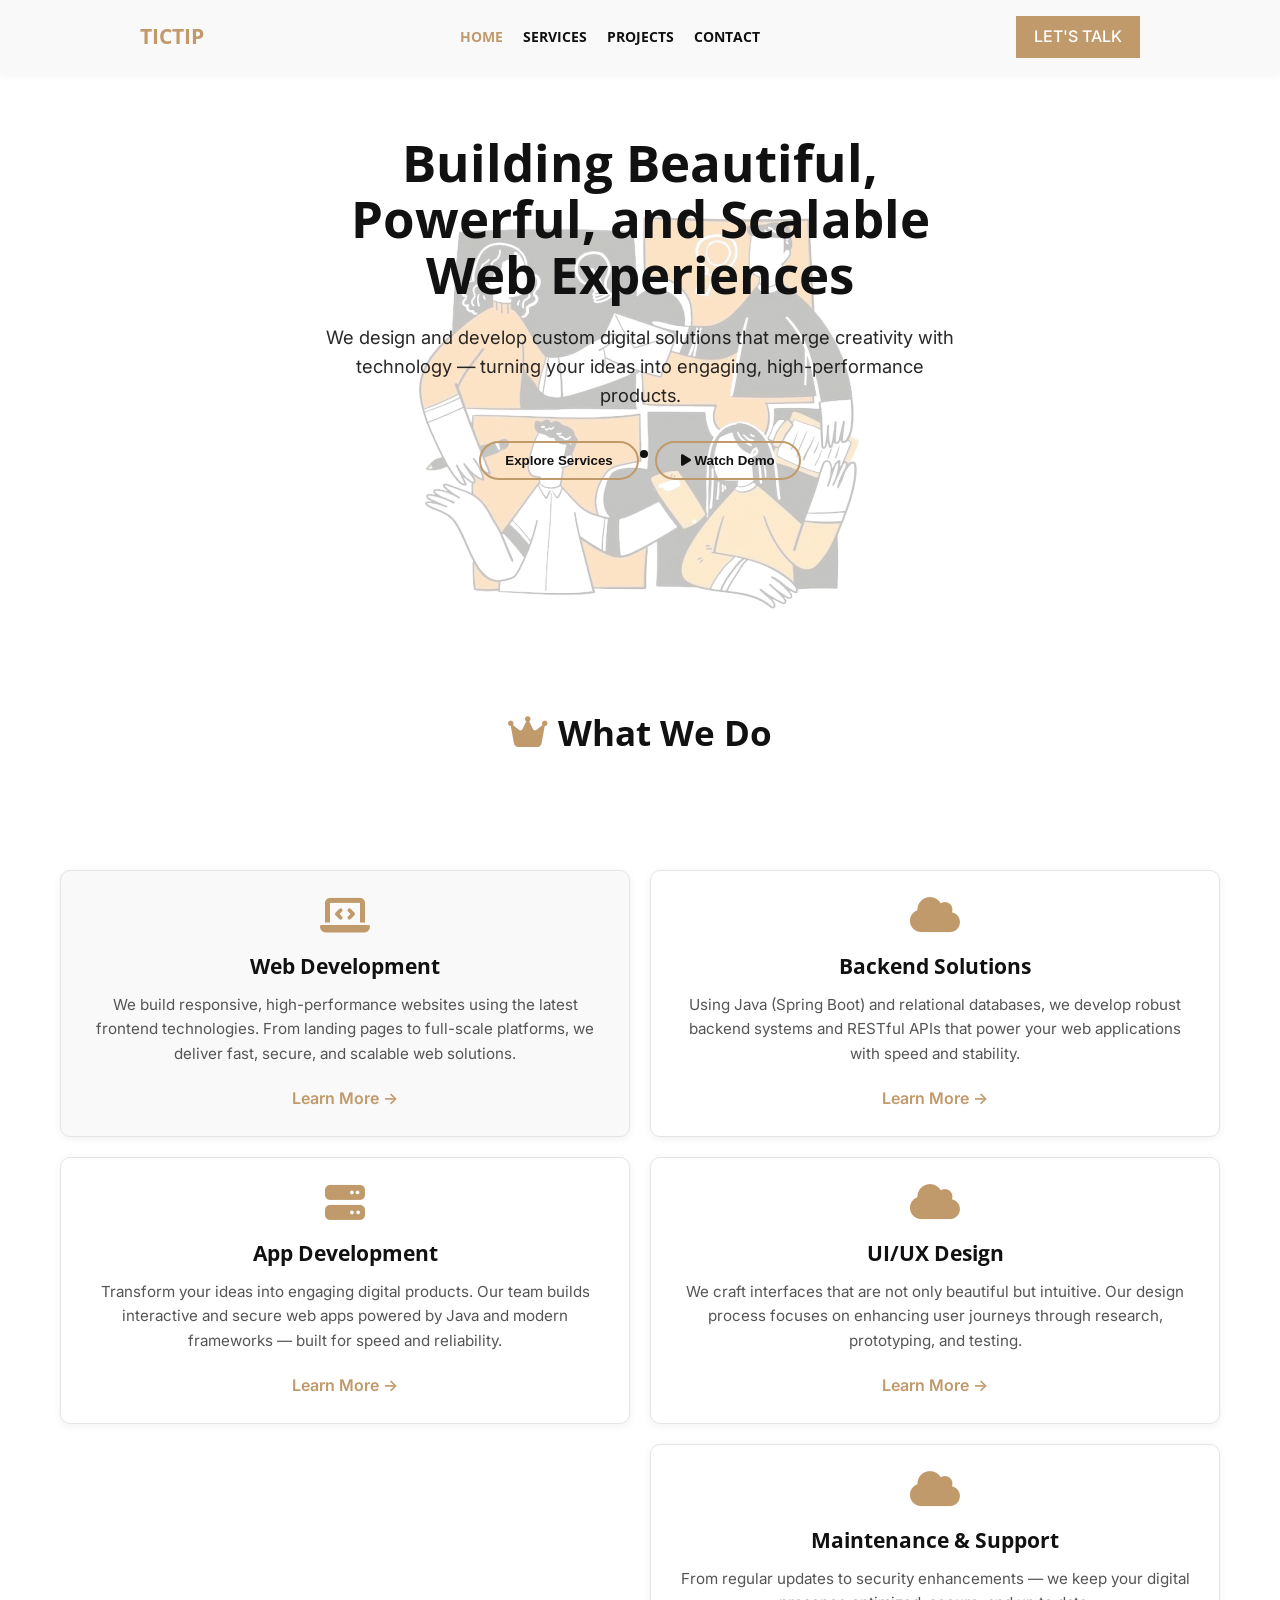
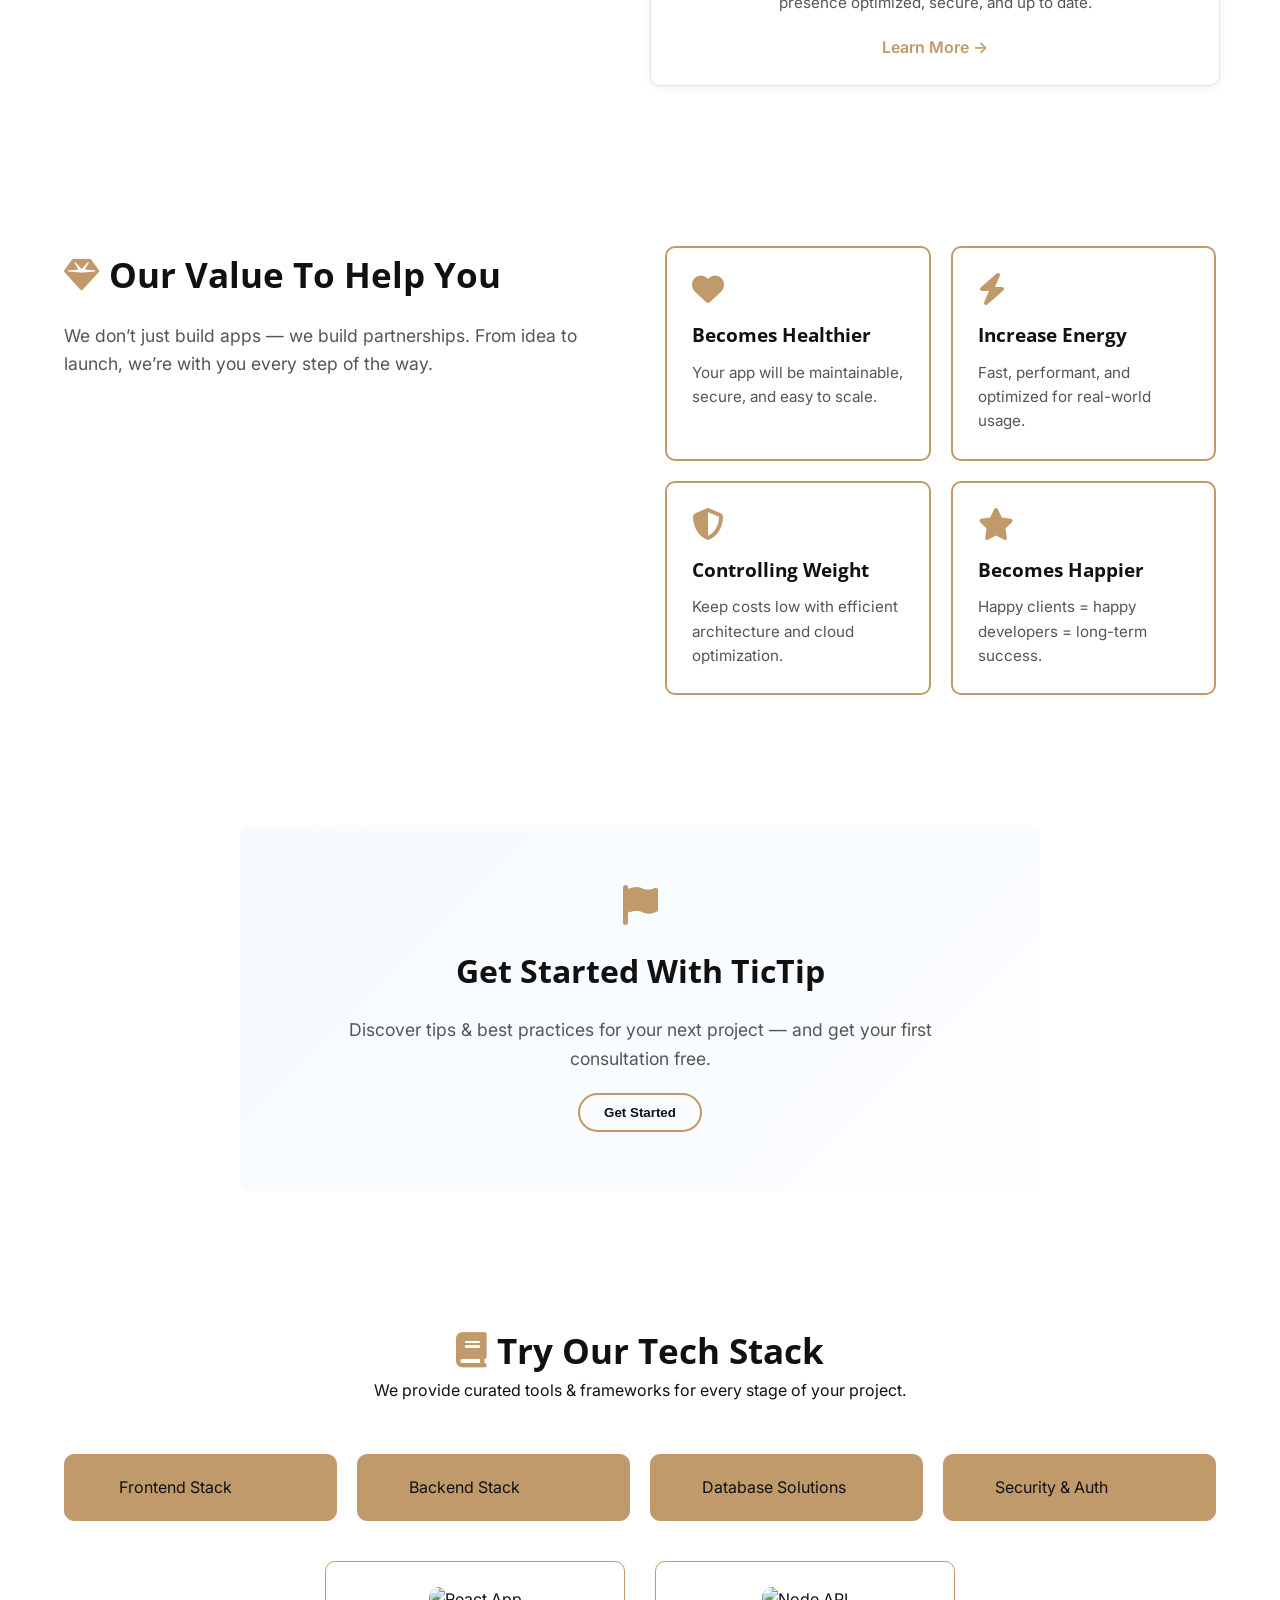
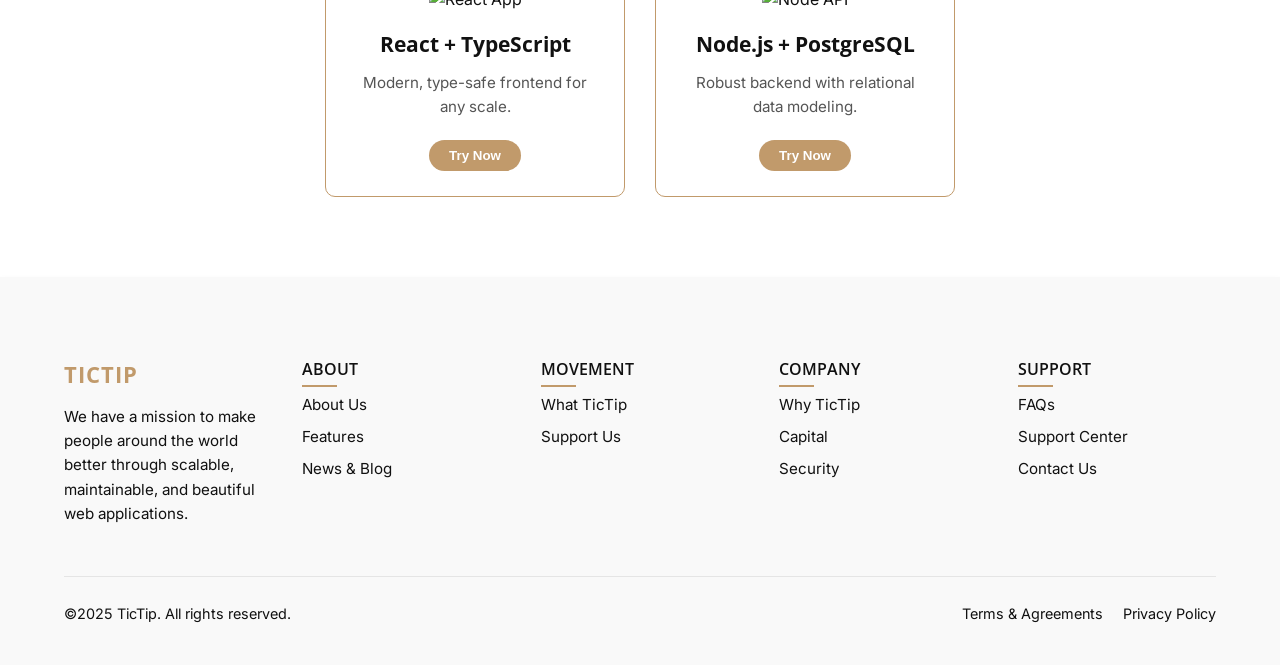
==== index.html @ 9e1a7c72 "Change in index.html(yet to complete)." ====
<!DOCTYPE html>
<html lang="en">
<head>
  <meta charset="UTF-8" />
  <meta name="viewport" content="width=device-width, initial-scale=1.0" />
  <title>TicTip — Our Projects</title>
  <link rel="stylesheet" href="style/home.css" />
  <link href="https://fonts.googleapis.com/css2?family=Inter:wght@400;500;600;700&display=swap" rel="stylesheet">
  <link rel="stylesheet" href="https://cdnjs.cloudflare.com/ajax/libs/font-awesome/6.5.0/css/all.min.css">
  <link href="https://fonts.googleapis.com/css2?family=Open+Sans:wght@400;600;700&display=swap" rel="stylesheet">
</head>
<body>
  <div id="cursor">
    <div id="cursor-dot"></div>
  </div>

  <!-- ===== Header ===== -->
  <header class="topbar">
    <div class="container nav-container">
      <a href="#" class="brand">TicTip</a>
      <nav>
        <a href="index.html" class="active">Home</a>
        <a href="#">Services</a>
        <a href="pages/projects.html">Projects</a>
        <a href="pages/contact.html">Contact</a>
      </nav>
      <a href="#" class="cta">Let's Talk</a>
    </div>
  </header>

  <!-- ===== Hero Section ===== -->
  <section id="home" class="hero">
    <div class="hero-content">
      <h1>Building Beautiful, Powerful, and Scalable Web Experiences</h1>
      <p>We design and develop custom digital solutions that merge creativity with technology — turning your ideas into engaging, high-performance products.</p>
      <div class="hero-buttons">
        <button class="primary-btn">Explore Services</button>
        <button class="secondary-btn"><i class="fa-solid fa-play"></i> Watch Demo</button>
      </div>
    </div>
    <div class="hero-image">
      <img src="images/pic3-1.png" alt="Developer working on code">
    </div>
  </section>

  <!-- ===== Programs / Services ===== -->
  <section class="programs">
    <div class="section-header">
      <h2><i class="fa-solid fa-crown"></i> What We Do</h2>
    </div>
    <div class="program-grid">
      <div class="program-card active">
        <i class="fa-solid fa-laptop-code icon"></i>
        <h3>Web Development</h3>
        <p>We build responsive, high-performance websites using the latest frontend technologies. From landing pages to full-scale platforms, we deliver fast, secure, and scalable web solutions.</p>
        <a href="#" class="learn-more">Learn More →</a>
      </div>
      <div class="program-card">
        <i class="fa-solid fa-server icon"></i>
        <h3>App Development</h3>
        <p>Transform your ideas into engaging digital products. Our team builds interactive and secure web apps powered by Java and modern frameworks — built for speed and reliability.</p>
        <a href="#" class="learn-more">Learn More →</a>
      </div>
      <div class="program-card">
        <i class="fa-solid fa-cloud icon"></i>
        <h3>Backend Solutions</h3>
        <p>Using Java (Spring Boot) and relational databases, we develop robust backend systems and RESTful APIs that power your web applications with speed and stability.</p>
        <a href="#" class="learn-more">Learn More →</a>
      </div>
      <div class="program-card">
        <i class="fa-solid fa-cloud icon"></i>
        <h3>UI/UX Design</h3>
        <p>We craft interfaces that are not only beautiful but intuitive. Our design process focuses on enhancing user journeys through research, prototyping, and testing.</p>
        <a href="#" class="learn-more">Learn More →</a>
      </div>
      <div class="program-card">
        <i class="fa-solid fa-cloud icon"></i>
        <h3>Maintenance & Support</h3>
        <p>From regular updates to security enhancements — we keep your digital presence optimized, secure, and up to date.</p>
        <a href="#" class="learn-more">Learn More →</a>
      </div>
    </div>
  </section>

  <!-- ===== Value Proposition ===== -->
  <section class="value">
    <div class="value-content">
      <div class="value-text">
        <h2><i class="fa-solid fa-gem"></i> Our Value To Help You</h2>
        <p>We don’t just build apps — we build partnerships. From idea to launch, we’re with you every step of the way.</p>
      </div>
      <div class="value-benefits">
        <div class="benefit">
          <i class="fa-solid fa-heart"></i>
          <h4>Becomes Healthier</h4>
          <p>Your app will be maintainable, secure, and easy to scale.</p>
        </div>
        <div class="benefit">
          <i class="fa-solid fa-bolt"></i>
          <h4>Increase Energy</h4>
          <p>Fast, performant, and optimized for real-world usage.</p>
        </div>
        <div class="benefit">
          <i class="fa-solid fa-shield-alt"></i>
          <h4>Controlling Weight</h4>
          <p>Keep costs low with efficient architecture and cloud optimization.</p>
        </div>
        <div class="benefit">
          <i class="fa-solid fa-star"></i>
          <h4>Becomes Happier</h4>
          <p>Happy clients = happy developers = long-term success.</p>
        </div>
      </div>
    </div>
  </section>

  <!-- ===== Get Started ===== -->
  <section class="get-started">
    <div class="get-started-content">
      <i class="fa-solid fa-flag"></i>
      <h2>Get Started With TicTip</h2>
      <p>Discover tips & best practices for your next project — and get your first consultation free.</p>
      <button class="primary-btn">Get Started</button>
    </div>
  </section>

  <!-- ===== Menu / Features ===== -->
  <section class="menu-section">
    <div class="section-header">
      <h2><i class="fa-solid fa-book"></i> Try Our Tech Stack</h2>
      <p>We provide curated tools & frameworks for every stage of your project.</p>
    </div>
    <div class="menu-grid">
      <div class="menu-item">
        <i class="fa-solid fa-clock"></i>
        <span>Frontend Stack</span>
      </div>
      <div class="menu-item">
        <i class="fa-solid fa-fire"></i>
        <span>Backend Stack</span>
      </div>
      <div class="menu-item">
        <i class="fa-solid fa-calendar-days"></i>
        <span>Database Solutions</span>
      </div>
      <div class="menu-item">
        <i class="fa-solid fa-lock"></i>
        <span>Security & Auth</span>
      </div>
    </div>
    <div class="menu-features">
      <div class="feature-card">
        <img src="images/feature1.png" alt="React App">
        <h3>React + TypeScript</h3>
        <p>Modern, type-safe frontend for any scale.</p>
        <button>Try Now</button>
      </div>
      <div class="feature-card">
        <img src="images/feature2.png" alt="Node API">
        <h3>Node.js + PostgreSQL</h3>
        <p>Robust backend with relational data modeling.</p>
        <button>Try Now</button>
      </div>
    </div>
  </section>

 
  <!-- ===== Footer ===== -->
 <footer>
    <div class="footer-content">
      <div class="footer-col">
        <h3>TicTip</h3>
        <p>We have a mission to make people around the world better through scalable, maintainable, and beautiful web applications.</p>
      </div>
      <div class="footer-col">
        <h4>About</h4>
        <ul>
          <li><a href="#">About Us</a></li>
          <li><a href="#">Features</a></li>
          <li><a href="#">News & Blog</a></li>
        </ul>
      </div>
      <div class="footer-col">
        <h4>Movement</h4>
        <ul>
          <li><a href="#">What TicTip</a></li>
          <li><a href="#">Support Us</a></li>
        </ul>
      </div>
      <div class="footer-col">
        <h4>Company</h4>
        <ul>
          <li><a href="#">Why TicTip</a></li>
          <li><a href="#">Capital</a></li>
          <li><a href="#">Security</a></li>
        </ul>
      </div>
      <div class="footer-col">
        <h4>Support</h4>
        <ul>
          <li><a href="#">FAQs</a></li>
          <li><a href="#">Support Center</a></li>
          <li><a href="pages/contact.html">Contact Us</a></li>
        </ul>
      </div>
    </div>
    <div class="footer-bottom">
      <p>©2025 TicTip. All rights reserved.</p>
      <div class="footer-links">
        <a href="#">Terms & Agreements</a>
        <a href="#">Privacy Policy</a>
      </div>
    </div>
  </footer>

  <script src="js/home.js" defer></script>

</body>
</html>
---- style/home.css ----
/* ===== General ===== */
:root {
  --bg-primary: #ffffff;
  --accent: #C19A6B;
  --text-light: #111111;
  --text-muted: #555555;
  --border: #e5e5e5;
  --section-bg: #f9f9f9;
  --card-bg: #1c2128;
  --gap: 20px;
  --radius: 10px;             
  --transition: all 0.3s linear;
  --font-heading: 'Open Sans', sans-serif;
  --font-body: 'Inter', sans-serif;
  --shadow: 0 8px 25px rgba(0, 0, 0, 0.2);
  --shadow-hover: 0 12px 30px rgba(0, 0, 0, 0.3);
  --box-shadow: 0 6px 16px #C19A6B;
}

* {
  margin: 0;
  padding: 0;
  box-sizing: border-box;
}

body {
  font-family: var(--font-body);
  background-color: var(--bg-primary);
  color: var(--text-light);
  line-height: 1.6;
  overflow-x: hidden;
}

h1, h2, h3, h4, nav{
  font-family: var(--font-heading);
  font-weight: 700;
}

/* Reusable container to limit width (used by header) */
.container {
  width: 92%;
  max-width: 1000px; /* narrowed header width */
  margin: 0 auto;
}

#cursor {
  position: fixed;
  top: 0;
  left: 0;
  pointer-events: none;
  z-index: 2147483647; /* above everything */
}

#cursor-dot {
  position: absolute;
  width: 8px;
  height: 8px;
  border-radius: 50%; /* sharp edge */
  background: var(--text-light);
  transform: translate(-50%, -50%);
  transition: transform 0.2s linear, opacity 0.2s linear;
}
.cursor-click #cursor-dot {
  transform: translate(-50%, -50%) scale(0.7);
  opacity: 0.8;
}

/* ===== Header ===== */
.topbar {
  border-bottom: 0px solid var(--border);
  box-shadow: 0 2px 6px rgba(0,0,0,0.04);
  padding: 16px 0;
  position: sticky;
  top: 0;
  z-index: 100;
  background: var(--section-bg);
}

.nav-container {
  display: flex;
  align-items: center;
  justify-content: space-between;
}
.brand {
  color: var(--accent);
  font-family: var(--font-heading);
  font-weight: 700;
  text-decoration: none;
  font-size: 1.3rem;
  text-transform: uppercase;
}
nav {
  display: flex;
  gap: 20px;
}
nav a {
  color: var(--muted);
  text-decoration: none;
  text-transform: uppercase;
  transition: color 0.2s linear;
  font-size: 0.9rem;
}
nav a.active,
nav a:hover {
  color: var(--accent);
}
.cta {
  background: var(--accent);
  color: #fff;
  padding: 8px 18px;
  text-decoration: none;
  text-transform: uppercase;
  font-weight: 500;
  border: none;
  cursor: pointer;
  transition: var(--transition);
}
.cta:hover {
  opacity: 0.3;
}

/* ===== Hero Section ===== */
.hero {
  display: flex;
  align-items: center;
  justify-content: center;
  flex-direction: column;
  text-align: center;
  gap: 24px;
  padding: 60px 5%;
  background: var(--bg-primary);
  min-height: 70vh;
  position: relative;
  overflow: visible; 
}

.hero::before {
  content: "";
  position: absolute;
  top: 0;
  right: 0;
  width: 60%;
  height: 100%;
  background: var(--bg-primary);
  z-index: -1;
}

.hero-content {
  flex: 1;
  max-width: 650px;
  position: relative;
  z-index: 2; 
  animation: fadeInUp 1s ease-out;
}

.hero-content h1 {
  font-size: 3.2rem;
  font-weight: 700;
  line-height: 1.1;
  margin-bottom: 20px;
  color: var(--text-light);
}

.hero-content p {
  font-size: 1.15rem;
  margin-bottom: 30px;
  opacity: 0.9;
}

.hero-buttons {
  display: flex;
  gap: 16px;
  flex-wrap: wrap;
  justify-content: center;
  align-items: center;
}

.primary-btn {
  background: transparent;
  color: var(--text-light);
  border: 2px solid var(--accent);
  padding: 10px 24px;
  border-radius: 30px;
  font-weight: 600;
  cursor: pointer;
  transition: all 0.3s ease;
}

.primary-btn:hover {
  background: var(--accent);
  transform: translateY(-2px);
  box-shadow: var(--box-shadow);
}

.secondary-btn {
  background: transparent;
  color: var(--text-light);
  border: 2px solid var(--accent);
  padding: 10px 24px;
  border-radius: 30px;
  font-weight: 600;
  cursor: pointer;
  transition: all 0.3s ease;
}

.secondary-btn:hover {
  background: var(--accent);
  transform: translateY(-2px);
  box-shadow: var(--box-shadow);
}

.hero::before {
  content: "";
  position: absolute;
  top: 0;
  right: 0;
  width: 60%;
  height: 100%;
  background: radial-gradient(circle at 30% 30%, rgba(79, 172, 254, 0.15) 0%, transparent 50%);
  z-index: -1;
}

.hero-image {
  flex: 0 0 auto;
  display: flex;
  justify-content: center;
  align-items: center;
  padding-left: 0;
  margin-top: -100px; 
  position: relative;
  z-index: 1; 
  animation: fadeInRight 1s ease-out;
}

.hero-image img {
  max-width: 90%;
  height: auto;
  border-radius: 20px;
  box-shadow: none;
  filter: none;
  transform: none;
  opacity: 0.25;
  transition: transform 0.4s ease;
}
@media (min-width: 900px) {
  .hero-image { margin-top: -460px; }
  .hero-image img { max-width: 100%; }
}

@media (max-width: 600px) {
  .hero-image { margin-top: -40px; }
}

/* ===== Programs / Services ===== */
.programs {
  padding: 0;
  background: var(--bg-primary);
}

.section-header {
  text-align: center;
  margin-bottom: 50px;
}

.section-header h2 {
  font-size: 2.2rem;
  font-weight: 700;
  color: var(--text-light);
  display: flex;
  align-items: center;
  justify-content: center;
  gap: 10px;
}

.section-header h2 i {
  color: var(--accent);
}

.program-grid {
  column-count: 2;
  column-gap: var(--gap);
  padding: 60px 60px;
}

.program-card {
  background: var(--bg-primary);
  border-radius: var(--radius);
  padding: 24px;
  transition: background 0.2s ease, box-shadow 0.2s ease, transform 0.2s ease;
  display: inline-block;
  width: 100%;
  margin: 0 0 20px;
  break-inside: avoid;
  -webkit-column-break-inside: avoid;
  -moz-column-break-inside: avoid;
  page-break-inside: avoid;
  text-align: center;
  border: 1px solid var(--border);
  box-shadow: 0 2px 8px rgba(0,0,0,0.06);
}

.program-card:hover {
  background: var(--section-bg);
  box-shadow: 0 6px 18px rgba(0,0,0,0.12);
  transform: translateY(-2px);
}

.program-card.active {
  background: var(--section-bg);
}

@media (max-width: 900px) {
  .program-grid {
    column-count: 2;
    padding: 40px 30px;
  }
}
@media (max-width: 600px) {
  .program-grid {
    column-count: 1;
    padding: 20px;
  }
}

.icon {
  font-size: 2.5rem;
  color: var(--accent);
  margin-bottom: 15px;
}

.service-media {
  width: 100%;
  height: auto;
  border-radius: 12px;
  margin-bottom: 12px;
  display: block;
}

.program-card h3 {
  font-size: 1.3rem;
  margin-bottom: 10px;
  color: var(--text-light);
}

.program-card p {
  font-size: 0.95rem;
  color: var(--text-muted);
  margin-bottom: 20px;
}

.learn-more {
  color: var(--accent);
  text-decoration: none;
  font-weight: 600;
  transition: color 0.2s ease;
}

.learn-more:hover {
  color: var(--accent);
  text-decoration: underline;
}

/* ===== Value Proposition ===== */
.value {
  padding: 80px 5%;
  background: var(--bg-primary);
}

.value-content {
  display: flex;
  gap: 50px;
  align-items: flex-start;
}

.value-text {
  flex: 1;
}

.value-text h2 {
  font-size: 2.2rem;
  font-weight: 700;
  margin-bottom: 20px;
  display: flex;
  align-items: center;
  gap: 10px;
  color: var(--text-light);
}

.value-text h2 i {
  color: var(--accent);
}

.value-text p {
  font-size: 1.1rem;
  color: var(--text-muted);
  margin-bottom: 30px;
}

.value-benefits {
  flex: 1;
  display: grid;
  grid-template-columns: repeat(2, 1fr);
  gap: 20px;
}

.benefit {
  background: var(--bg-primary);
  padding: 25px;
  border-radius: var(--radius);
  border: 2px solid var(--accent);
  transition: transform 0.3s ease;
}

.benefit:hover {
  transform: translateY(-5px);
  box-shadow: var(--shadow-hover);
  border-color: var(--accent);
}

.benefit i {
  font-size: 2rem;
  color: var(--accent);
  margin-bottom: 15px;
}

.benefit h4 {
  font-size: 1.2rem;
  margin-bottom: 10px;
  color: var(--text-light);
}

.benefit p {
  font-size: 0.95rem;
  color: var(--text-muted);
}

/* ===== Get Started ===== */
.get-started {
  padding: 60px 5%;
  background: linear-gradient(135deg, rgba(79, 172, 254, 0.05), rgba(79, 172, 254, 0.02));
  text-align: center;
  border-radius: var(--radius);
  margin: 50px auto;
  max-width: 800px;
}

.get-started-content {
  display: flex;
  flex-direction: column;
  align-items: center;
  gap: 20px;
}

.get-started-content i {
  font-size: 2.5rem;
  color: var(--accent);
}

.get-started-content h2 {
  font-size: 2rem;
  font-weight: 700;
  color: var(--text-light);
}

.get-started-content p {
  font-size: 1.1rem;
  color: var(--text-muted);
  max-width: 600px;
}

/* ===== Menu / Features ===== */
.menu-section {
  padding: 80px 5%;
  background: var(--bg-primary);
}

.menu-grid {
  display: grid;
  grid-template-columns: repeat(auto-fit, minmax(200px, 1fr));
  gap: 20px;
  margin-bottom: 40px;
}

.menu-item {
  background: var(--accent);
  padding: 20px;
  border-radius: var(--radius);
  display: flex;
  align-items: center;
  gap: 10px;
  border: 1px solid var(--accent);
  transition: transform 0.3s ease;
}

.menu-item:hover {
  transform: translateY(-5px);
  border-color: var(--accent);
}

.menu-item i {
  color: var(--accent);
  font-size: 1.5rem;
}

.menu-item span {
  font-size: 1rem;
  color: var(--text-light);
}

.menu-features {
  display: flex;
  gap: 30px;
  justify-content: center;
  flex-wrap: wrap;
}

.feature-card {
  background: var(--bg-primary);
  border-radius: var(--radius);
  padding: 25px;
  width: 300px;
  text-align: center;
  transition: transform 0.3s ease;
  border: 1px solid var(--accent);
}

.feature-card:hover {
  transform: translateY(-5px);
  box-shadow: var(--shadow-hover);
  border-color: var(--accent);
}

.feature-card img {
  width: 100%;
  border-radius: 10px;
  margin-bottom: 15px;
}

.feature-card h3 {
  font-size: 1.3rem;
  margin-bottom: 10px;
  color: var(--text-light);
}

.feature-card p {
  font-size: 0.95rem;
  color: var(--text-muted);
  margin-bottom: 20px;
}

.feature-card button {
  background: var(--accent);
  color: var(--bg-primary);
  border: none;
  padding: 8px 20px;
  border-radius: 20px;
  font-weight: 600;
  cursor: pointer;
  transition: all 0.3s ease;
}

.feature-card button:hover {
  background: var(--accent);
  transform: translateY(-2px);
}

/* ===== Testimonials ===== */
.testimonials {
  padding: 80px 5%;
  background: var(--bg-primary);
}

.testimonial-grid {
  display: grid;
  grid-template-columns: repeat(auto-fit, minmax(300px, 1fr));
  gap: 30px;
  margin-top: 40px;
}

.testimonial-card {
  background: var(--bg-primary);
  border-radius: var(--radius);
  padding: 30px;
  border: 1px solid var(--accent);
  transition: transform 0.3s ease;
}

.testimonial-card:hover {
  transform: translateY(-5px);
  border-color: var(--accent);
  box-shadow: var(--box-shadow);
}

.avatar {
  width: 80px;
  height: 80px;
  border-radius: 50%;
  overflow: hidden;
  margin: 0 auto 20px;
  border: 3px solid var(--accent);
}

.avatar img {
  width: 100%;
  height: 100%;
  object-fit: cover;
}

.testimonial-card p {
  font-size: 1rem;
  color: var(--text-light);
  margin-bottom: 20px;
  line-height: 1.5;
}

.testimonial-card h4 {
  font-size: 1.1rem;
  font-weight: 600;
  color: var(--text-light);
  margin-bottom: 5px;
}

.testimonial-card span {
  font-size: 0.9rem;
  color: var(--text-muted);
}

/* === Footer === */
footer {
  background: var(--section-bg);
  border-top: 0px solid var(--border);
  box-shadow: 0 2px 6px rgba(0,0,0,0.04);
  padding: 80px 5% 40px;
  color: var(--text);
}

.footer-content {
  display: grid;
  grid-template-columns: repeat(auto-fit, minmax(180px, 1fr));
  gap: 40px;
  margin-bottom: 50px;
}

.footer-col h3 {
  font-size: 1.4rem;
  color: var(--accent);
  margin-bottom: 12px;
  text-transform: uppercase;
  letter-spacing: 1px;
}

.footer-col h4 {
  font-size: 1rem;
  font-weight: 600;
  color: var(--text);
  margin-bottom: 10px;
  position: relative;
  display: inline-block;
  text-transform: uppercase;
}

.footer-col h4::after {
  content: "";
  position: absolute;
  bottom: -5px;
  left: 0;
  width: 35px;
  height: 2px;
  background: var(--accent);
}

.footer-col p {
  color: var(--muted);
  font-size: 0.95rem;
  line-height: 1.6;
}

.footer-col ul {
  list-style: none;
  margin: 0;
  padding: 0;
}

.footer-col ul li {
  margin-bottom: 6px;
}

.footer-col ul li a {
  color: var(--muted);
  text-decoration: none;
  font-size: 0.95rem;
  transition: color 0.2s linear;
}

.footer-col ul li a:hover {
  color: var(--accent);
}

/* Footer bottom section */
.footer-bottom {
  border-top: 1px solid var(--border);
  display: flex;
  align-items: center;
  justify-content: space-between;
  flex-wrap: wrap;
  padding-top: 25px;
  font-size: 0.9rem;
}

.footer-bottom p {
  margin: 0;
  color: var(--muted);
}

.footer-links {
  display: flex;
  gap: 20px;
}

.footer-links a {
  color: var(--muted);
  text-decoration: none;
  transition: color 0.2s linear;
}

.footer-links a:hover {
  color: var(--accent);
}

/* Responsive adjustments */
@media (max-width: 768px) {
  .footer-content {
    grid-template-columns: 1fr 1fr;
  }
  .footer-bottom {
    flex-direction: column;
    align-items: center;
    gap: 10px;
  }
}

@media (max-width: 500px) {
  .footer-content {
    grid-template-columns: 1fr;
    text-align: center;
  }
  .footer-col h4::after {
    left: 50%;
    transform: translateX(-50%);
  }
}

/* ===== Animations ===== */
@keyframes fadeInUp {
  from {
    opacity: 0;
    transform: translateY(20px);
  }
  to {
    opacity: 1;
    transform: translateY(0);
  }
}

@keyframes fadeInRight {
  from {
    opacity: 0;
    transform: translateX(50px);
  }
  to {
    opacity: 1;
    transform: translateX(0);
  }
}

.animate-on-scroll {
  opacity: 0;
  transform: translateY(20px);
  transition: opacity 0.6s ease, transform 0.6s ease;
}

.animate-in {
  opacity: 1;
  transform: translateY(0);
}

/* ===== Responsive ===== */
@media (max-width: 1000px) {
  .hero {
    flex-direction: column;
    text-align: center;
    padding: 60px 30px;
  }

  .hero-content {
    max-width: 100%;
    margin-bottom: 40px;
  }

  .hero-image {
    margin-top: 40px;
  }

  .value-content {
    flex-direction: column;
  }

  .menu-features {
    flex-direction: column;
    align-items: center;
  }

  .feature-card {
    width: 100%;
    max-width: 400px;
  }
}

@media (max-width: 600px) {
  nav {
    display: flex;
    flex-wrap: wrap;
    justify-content: center;
    gap: 12px;
  }

  .hero-content h1 {
    font-size: 2.4rem;
  }

  .section-header h2 {
    font-size: 1.8rem;
  }

  .program-card,
  .benefit,
  .feature-card,
  .testimonial-card {
    padding: 20px;
  }

  .footer-bottom {
    flex-direction: column;
    text-align: center;
  }
}
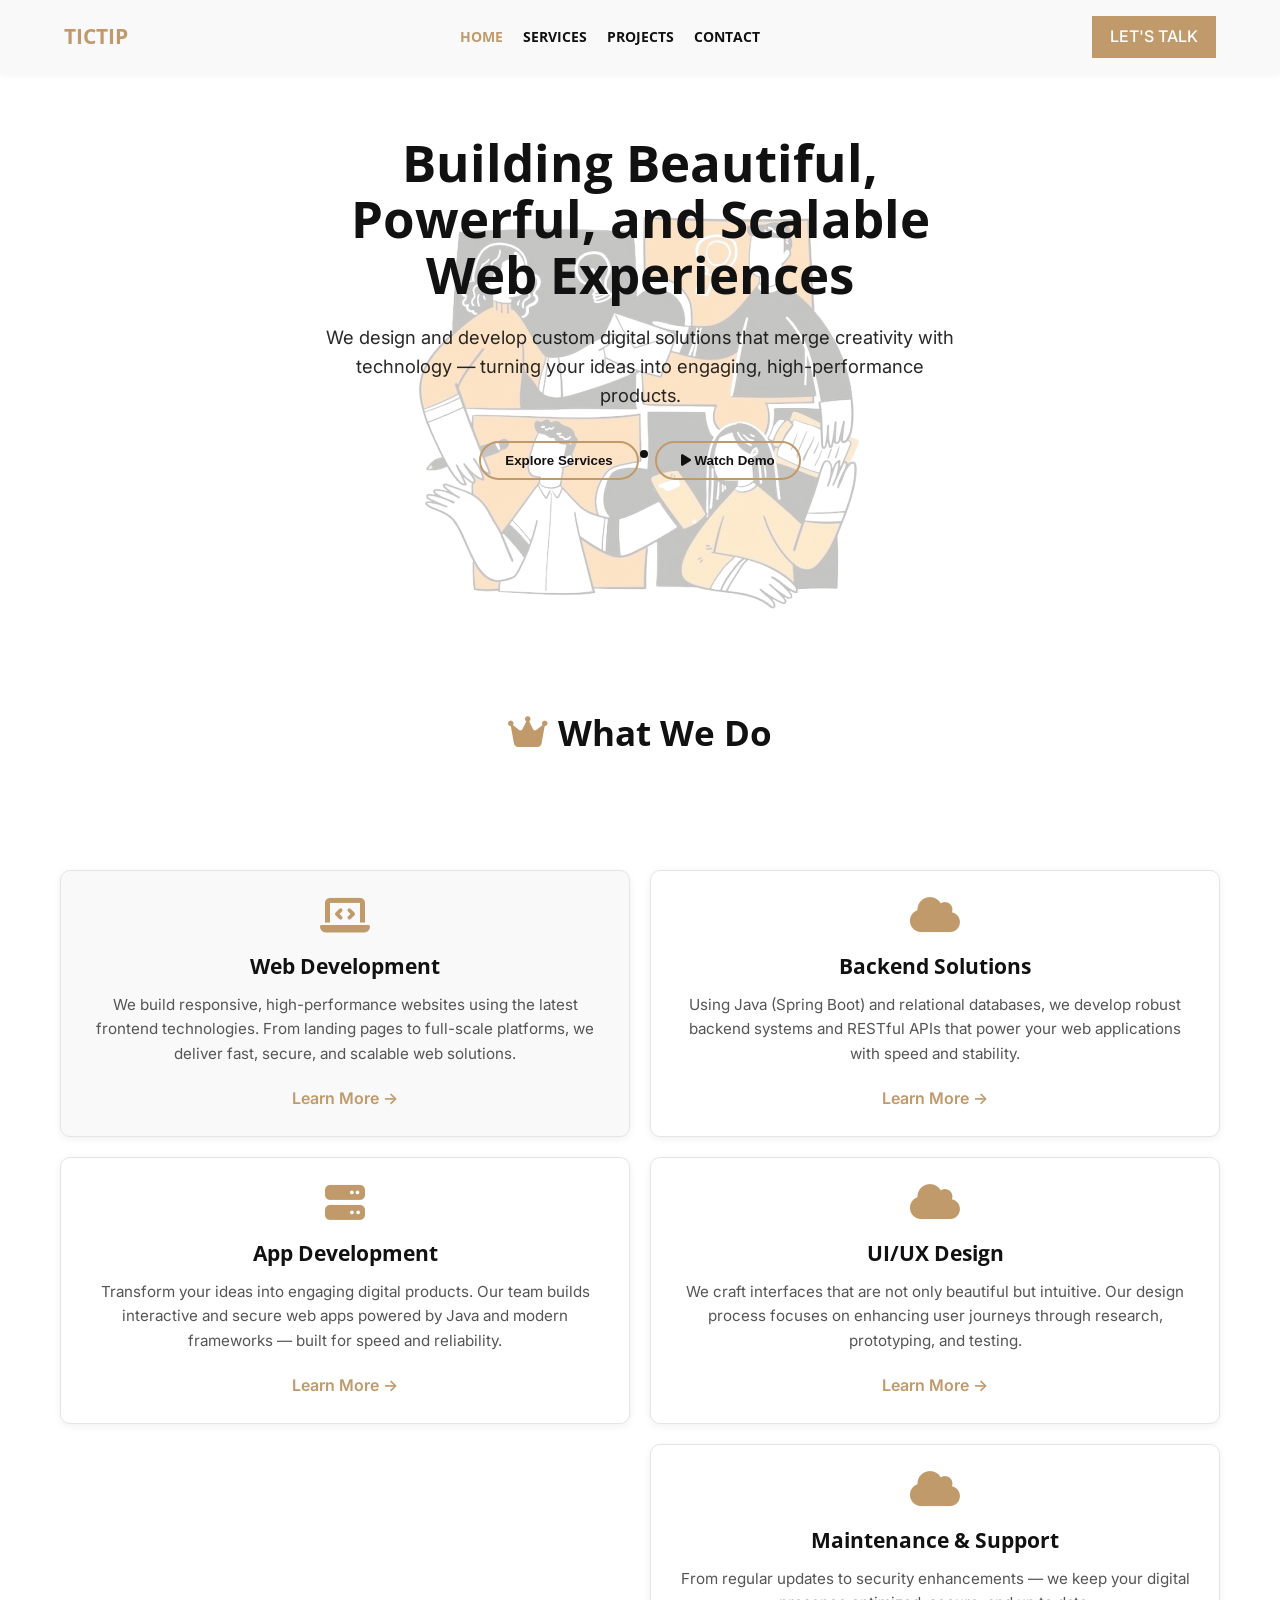
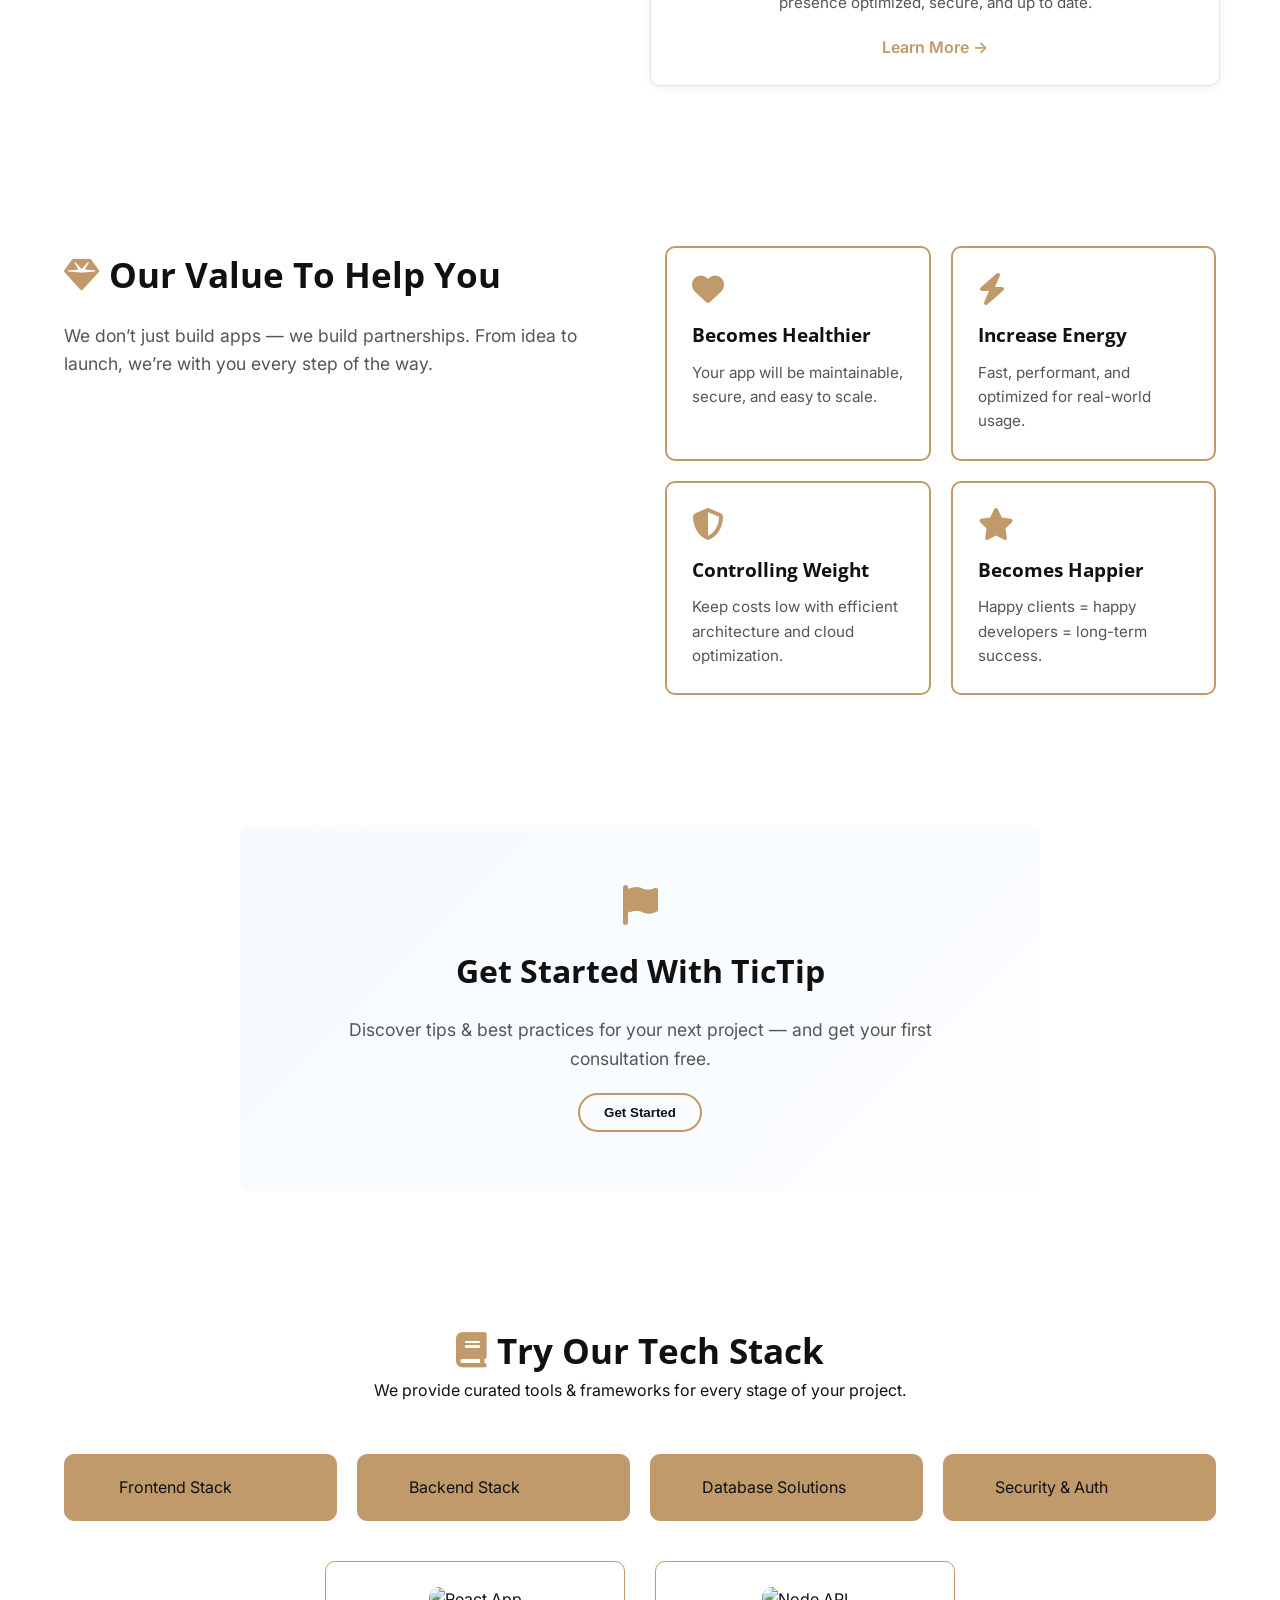
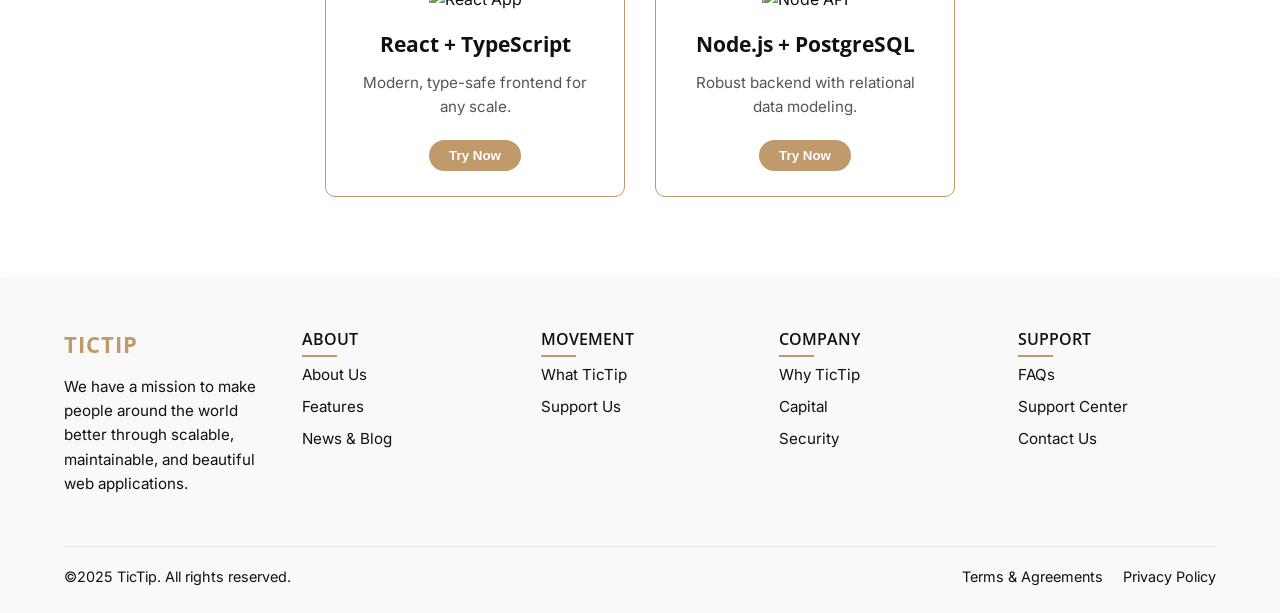
==== commit c1749338: "Service page added" ====
--- a/index.html
+++ b/index.html
@@ -17,10 +17,10 @@
   <!-- ===== Header ===== -->
   <header class="topbar">
     <div class="container nav-container">
-      <a href="#" class="brand">TicTip</a>
+      <a href="../index.html" class="brand">TicTip</a>
       <nav>
-        <a href="index.html" class="active">Home</a>
-        <a href="#">Services</a>
+        <a href="../index.html" class="active">Home</a>
+        <a href="pages/service.html">Services</a>
         <a href="pages/projects.html">Projects</a>
         <a href="pages/contact.html">Contact</a>
       </nav>
--- a/style/home.css
+++ b/style/home.css
@@ -38,8 +38,8 @@
 
 /* Reusable container to limit width (used by header) */
 .container {
-  width: 92%;
-  max-width: 1000px; /* narrowed header width */
+  width: 90%;
+  max-width: 1500px;
   margin: 0 auto;
 }
 
@@ -48,7 +48,7 @@
   top: 0;
   left: 0;
   pointer-events: none;
-  z-index: 2147483647; /* above everything */
+  z-index: 9999;
 }
 
 #cursor-dot {
@@ -65,7 +65,7 @@
   opacity: 0.8;
 }
 
-/* ===== Header ===== */
+/* ===== Header / Nav ===== */
 .topbar {
   border-bottom: 0px solid var(--border);
   box-shadow: 0 2px 6px rgba(0,0,0,0.04);
@@ -81,6 +81,7 @@
   align-items: center;
   justify-content: space-between;
 }
+
 .brand {
   color: var(--accent);
   font-family: var(--font-heading);
@@ -89,10 +90,12 @@
   font-size: 1.3rem;
   text-transform: uppercase;
 }
+
 nav {
   display: flex;
   gap: 20px;
 }
+
 nav a {
   color: var(--muted);
   text-decoration: none;
@@ -100,6 +103,7 @@
   transition: color 0.2s linear;
   font-size: 0.9rem;
 }
+
 nav a.active,
 nav a:hover {
   color: var(--accent);
@@ -630,7 +634,7 @@
   background: var(--section-bg);
   border-top: 0px solid var(--border);
   box-shadow: 0 2px 6px rgba(0,0,0,0.04);
-  padding: 80px 5% 40px;
+  padding: 50px 5% 25px;
   color: var(--text);
 }
 
@@ -703,7 +707,7 @@
   align-items: center;
   justify-content: space-between;
   flex-wrap: wrap;
-  padding-top: 25px;
+  padding-top: 18px;
   font-size: 0.9rem;
 }
 
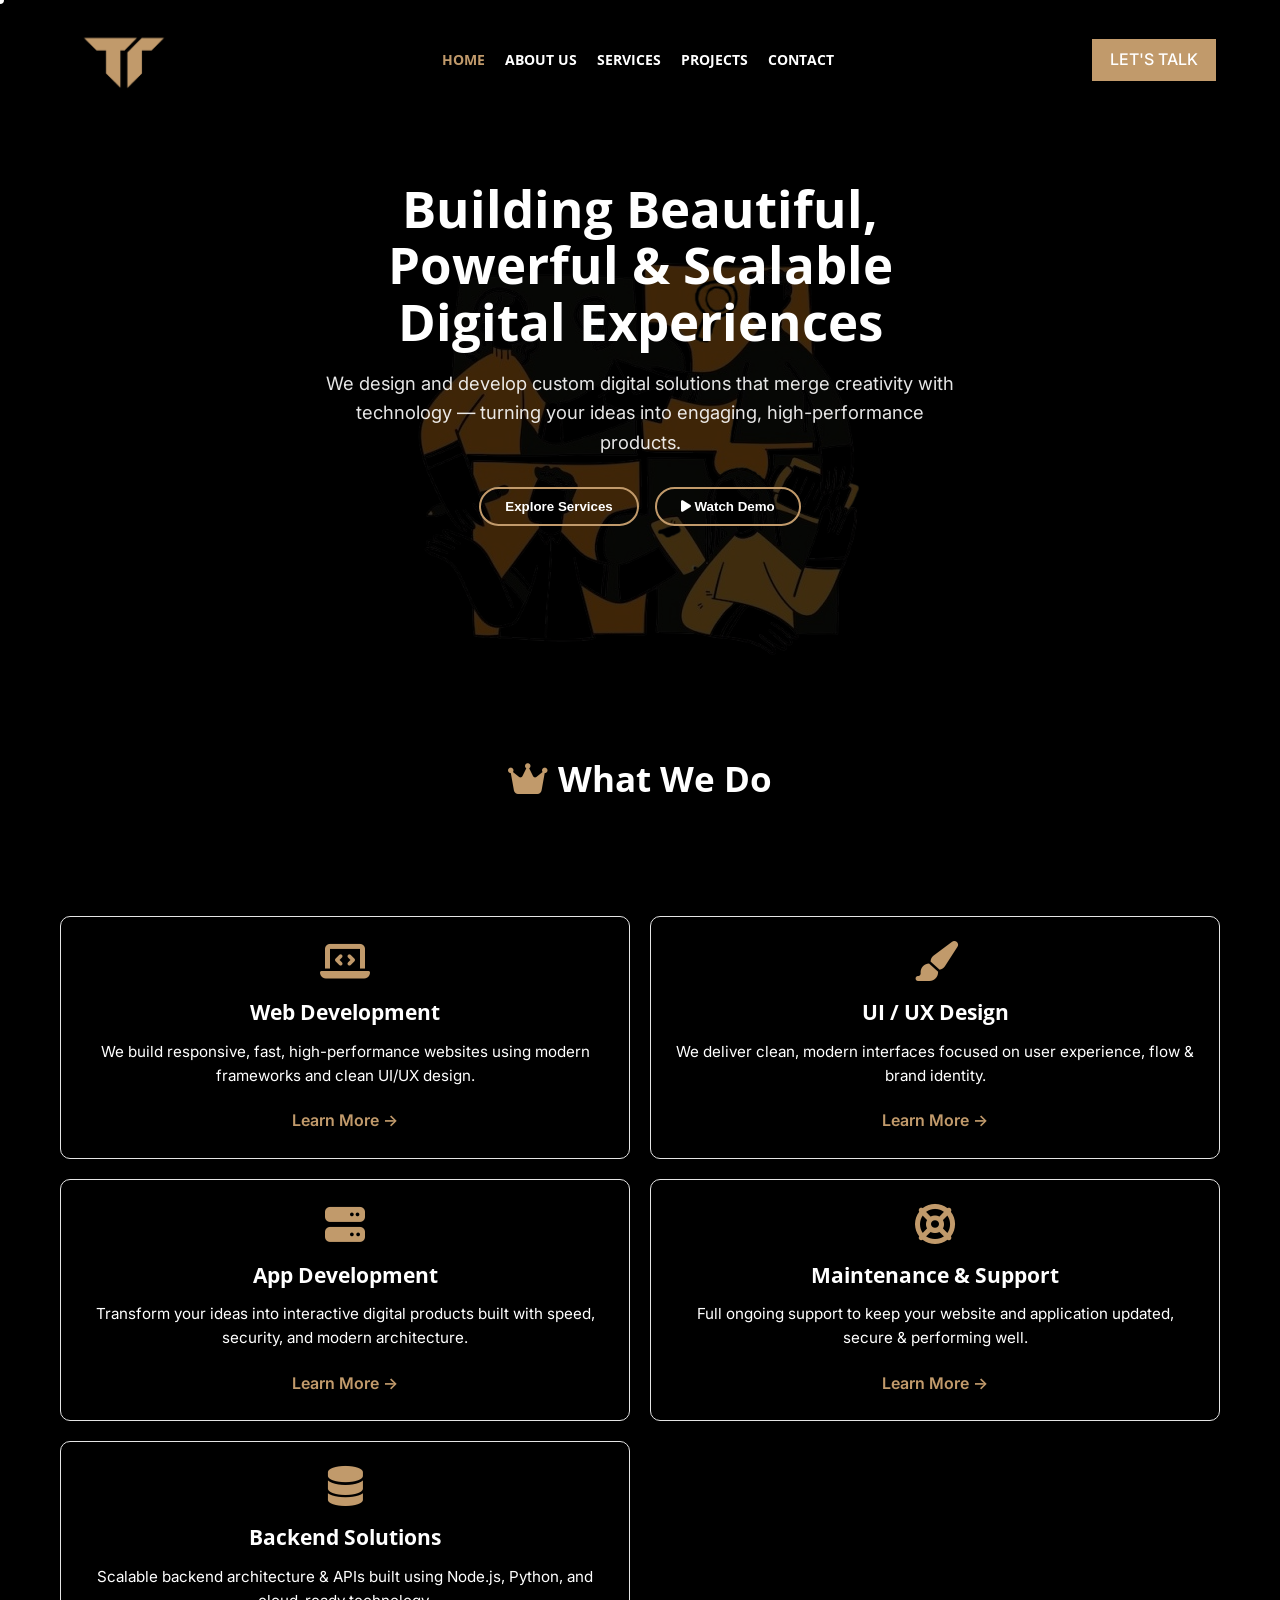
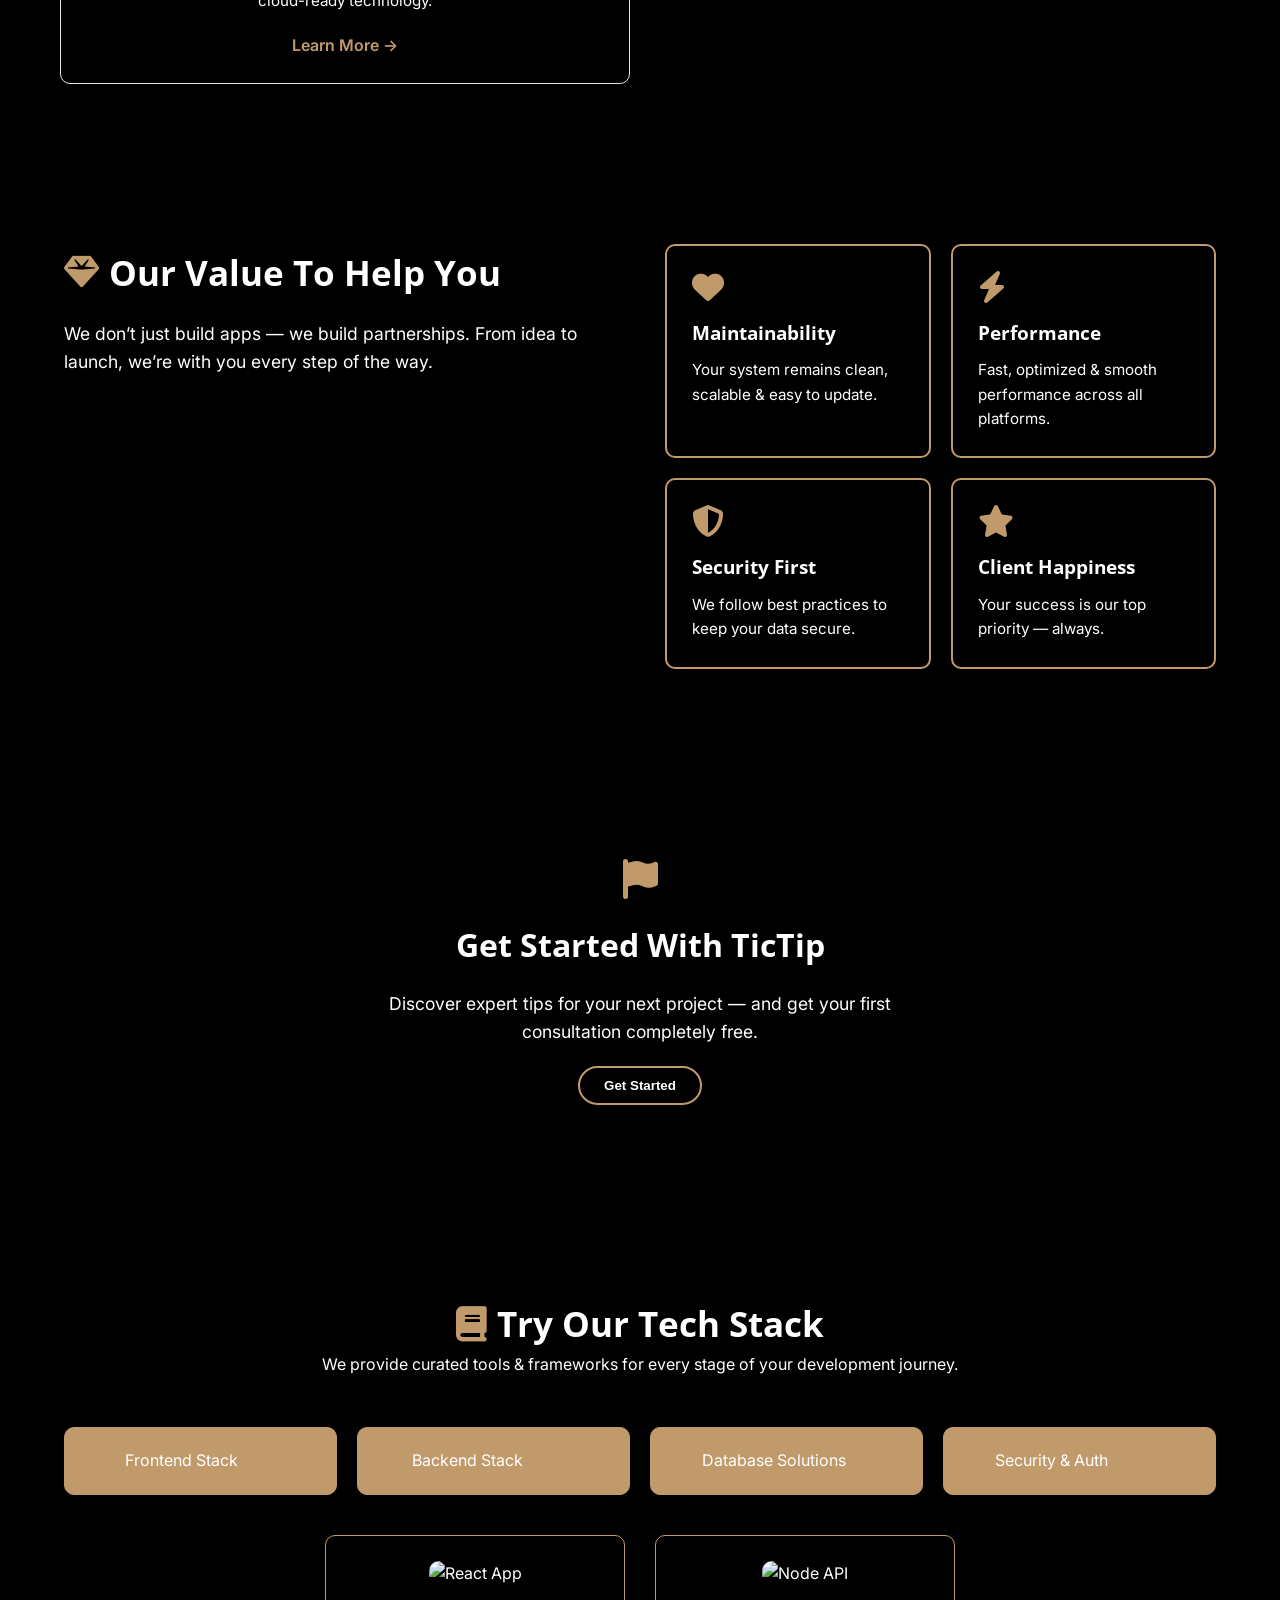
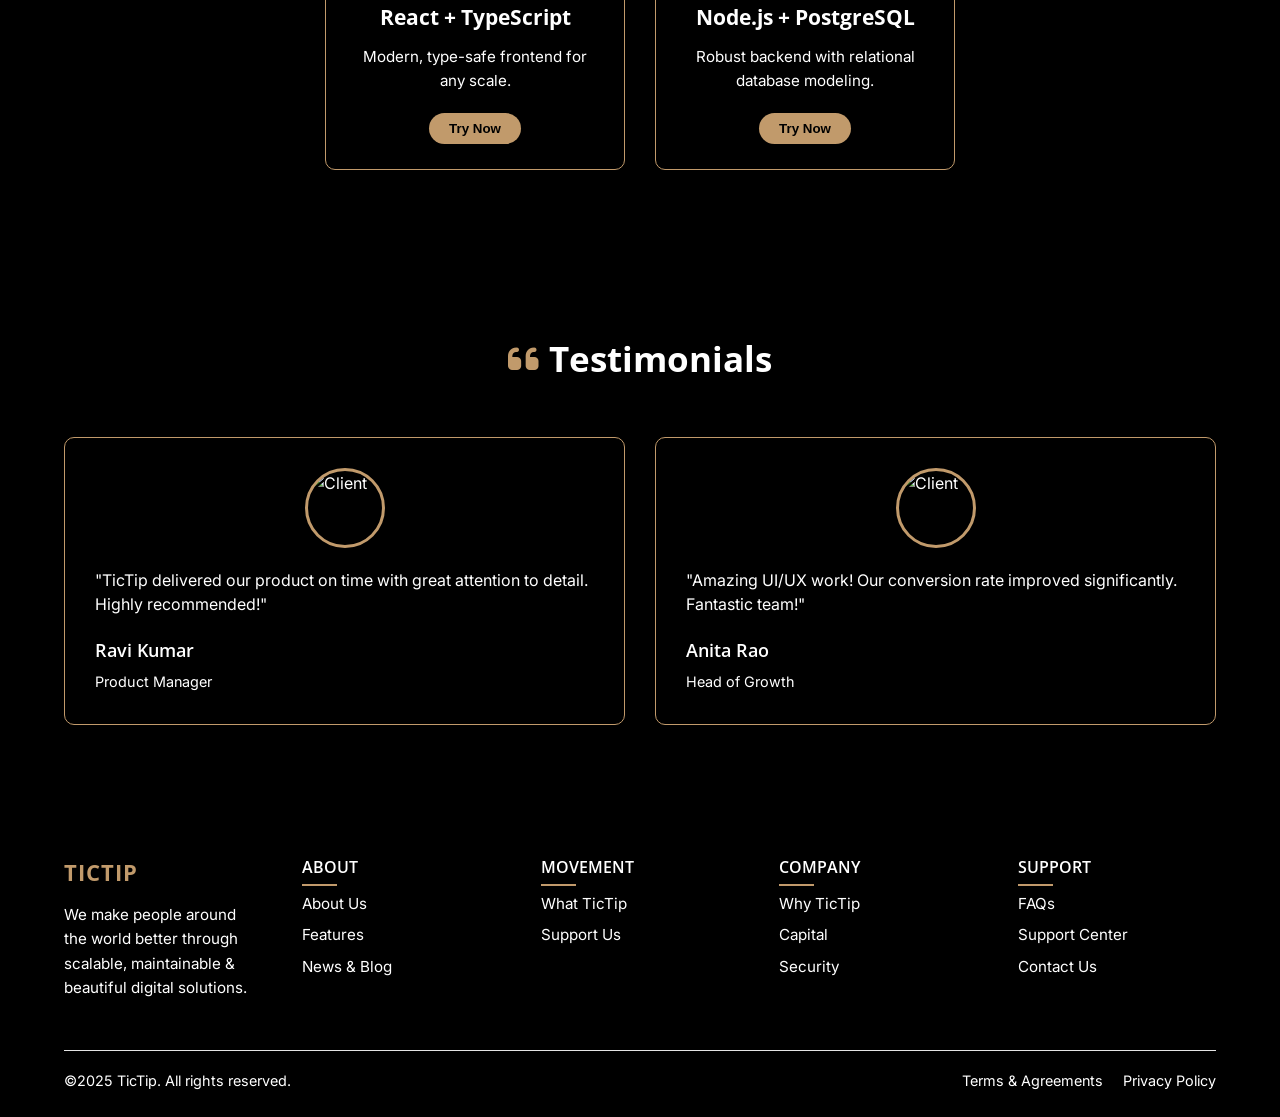
==== commit ecccd91a: "New changes in pages" ====
--- a/index.html
+++ b/index.html
@@ -3,175 +3,279 @@
 <head>
   <meta charset="UTF-8" />
   <meta name="viewport" content="width=device-width, initial-scale=1.0" />
-  <title>TicTip — Our Projects</title>
+  <title>TicTip — Web & App Solutions</title>
+
+  <!-- Styles -->
   <link rel="stylesheet" href="style/home.css" />
   <link href="https://fonts.googleapis.com/css2?family=Inter:wght@400;500;600;700&display=swap" rel="stylesheet">
+  <link href="https://fonts.googleapis.com/css2?family=Open+Sans:wght@400;600;700&display=swap" rel="stylesheet">
   <link rel="stylesheet" href="https://cdnjs.cloudflare.com/ajax/libs/font-awesome/6.5.0/css/all.min.css">
-  <link href="https://fonts.googleapis.com/css2?family=Open+Sans:wght@400;600;700&display=swap" rel="stylesheet">
+
 </head>
+
 <body>
-  <div id="cursor">
-    <div id="cursor-dot"></div>
-  </div>
-
-  <!-- ===== Header ===== -->
+
+  <!-- Cursor -->
+  <div id="cursor"><div id="cursor-dot"></div></div>
+
+  <!-- =======================================================
+       HEADER
+  ======================================================== -->
   <header class="topbar">
     <div class="container nav-container">
-      <a href="../index.html" class="brand">TicTip</a>
+
+      <a href="index.html" class="brand">
+        <img src="images/output-onlinepngtools.png" alt="TicTip Logo" class="brand-logo">
+      </a>
+
       <nav>
-        <a href="../index.html" class="active">Home</a>
+        <a href="index.html" class="active">Home</a>
+        <a href="about.html">About Us</a>
         <a href="pages/service.html">Services</a>
         <a href="pages/projects.html">Projects</a>
         <a href="pages/contact.html">Contact</a>
       </nav>
-      <a href="#" class="cta">Let's Talk</a>
-    </div>
+
+      <a href="pages/contact.html" class="cta">Let's Talk</a>
+    </div>
+    <!-- Mobile Menu Toggle -->
+    <div class="hamburger" id="hamburger">
+      <span></span>
+      <span></span>
+      <span></span>
+    </div>
+
+    <!-- Full Screen Mobile Menu -->
+    <div class="mobile-menu" id="mobileMenu">
+      <nav>
+        <a href="index.html">Home</a>
+        <a href="about.html">About us</a>
+        <a href="pages/service.html">Services</a>
+        <a href="pages/projects.html">Projects</a>
+        <a href="pages/contact.html">Contact</a>
+      </nav>
+    </div>
+
   </header>
 
-  <!-- ===== Hero Section ===== -->
+  <!-- =======================================================
+       HERO SECTION
+  ======================================================== -->
   <section id="home" class="hero">
+
     <div class="hero-content">
-      <h1>Building Beautiful, Powerful, and Scalable Web Experiences</h1>
-      <p>We design and develop custom digital solutions that merge creativity with technology — turning your ideas into engaging, high-performance products.</p>
+      <h1>Building Beautiful, Powerful & Scalable Digital Experiences</h1>
+      <p>
+        We design and develop custom digital solutions that merge creativity with technology — turning your ideas into engaging, high-performance products.
+      </p>
+
       <div class="hero-buttons">
         <button class="primary-btn">Explore Services</button>
         <button class="secondary-btn"><i class="fa-solid fa-play"></i> Watch Demo</button>
       </div>
     </div>
+
     <div class="hero-image">
       <img src="images/pic3-1.png" alt="Developer working on code">
     </div>
-  </section>
-
-  <!-- ===== Programs / Services ===== -->
-  <section class="programs">
+
+  </section>
+
+  <!-- =======================================================
+       PROGRAMS / SERVICES
+  ======================================================== -->
+  <section class="programs animate-on-scroll">
     <div class="section-header">
       <h2><i class="fa-solid fa-crown"></i> What We Do</h2>
     </div>
+
     <div class="program-grid">
+
       <div class="program-card active">
         <i class="fa-solid fa-laptop-code icon"></i>
         <h3>Web Development</h3>
-        <p>We build responsive, high-performance websites using the latest frontend technologies. From landing pages to full-scale platforms, we deliver fast, secure, and scalable web solutions.</p>
-        <a href="#" class="learn-more">Learn More →</a>
-      </div>
+        <p>
+          We build responsive, fast, high-performance websites using modern frameworks and clean UI/UX design.
+        </p>
+        <a href="#" class="learn-more">Learn More →</a>
+      </div>
+
       <div class="program-card">
         <i class="fa-solid fa-server icon"></i>
         <h3>App Development</h3>
-        <p>Transform your ideas into engaging digital products. Our team builds interactive and secure web apps powered by Java and modern frameworks — built for speed and reliability.</p>
-        <a href="#" class="learn-more">Learn More →</a>
-      </div>
+        <p>
+          Transform your ideas into interactive digital products built with speed, security, and modern architecture.
+        </p>
+        <a href="#" class="learn-more">Learn More →</a>
+      </div>
+
       <div class="program-card">
-        <i class="fa-solid fa-cloud icon"></i>
+        <i class="fa-solid fa-database icon"></i>
         <h3>Backend Solutions</h3>
-        <p>Using Java (Spring Boot) and relational databases, we develop robust backend systems and RESTful APIs that power your web applications with speed and stability.</p>
-        <a href="#" class="learn-more">Learn More →</a>
-      </div>
+        <p>
+          Scalable backend architecture & APIs built using Node.js, Python, and cloud-ready technology.
+        </p>
+        <a href="#" class="learn-more">Learn More →</a>
+      </div>
+
       <div class="program-card">
-        <i class="fa-solid fa-cloud icon"></i>
-        <h3>UI/UX Design</h3>
-        <p>We craft interfaces that are not only beautiful but intuitive. Our design process focuses on enhancing user journeys through research, prototyping, and testing.</p>
-        <a href="#" class="learn-more">Learn More →</a>
-      </div>
+        <i class="fa-solid fa-paint-brush icon"></i>
+        <h3>UI / UX Design</h3>
+        <p>
+          We deliver clean, modern interfaces focused on user experience, flow & brand identity.
+        </p>
+        <a href="#" class="learn-more">Learn More →</a>
+      </div>
+
       <div class="program-card">
-        <i class="fa-solid fa-cloud icon"></i>
+        <i class="fa-solid fa-life-ring icon"></i>
         <h3>Maintenance & Support</h3>
-        <p>From regular updates to security enhancements — we keep your digital presence optimized, secure, and up to date.</p>
-        <a href="#" class="learn-more">Learn More →</a>
-      </div>
-    </div>
-  </section>
-
-  <!-- ===== Value Proposition ===== -->
-  <section class="value">
+        <p>
+          Full ongoing support to keep your website and application updated, secure & performing well.
+        </p>
+        <a href="#" class="learn-more">Learn More →</a>
+      </div>
+
+    </div>
+  </section>
+
+  <!-- =======================================================
+       VALUE SECTION
+  ======================================================== -->
+  <section class="value animate-on-scroll">
+
     <div class="value-content">
+
       <div class="value-text">
         <h2><i class="fa-solid fa-gem"></i> Our Value To Help You</h2>
         <p>We don’t just build apps — we build partnerships. From idea to launch, we’re with you every step of the way.</p>
       </div>
+
       <div class="value-benefits">
+
         <div class="benefit">
           <i class="fa-solid fa-heart"></i>
-          <h4>Becomes Healthier</h4>
-          <p>Your app will be maintainable, secure, and easy to scale.</p>
-        </div>
+          <h4>Maintainability</h4>
+          <p>Your system remains clean, scalable & easy to update.</p>
+        </div>
+
         <div class="benefit">
           <i class="fa-solid fa-bolt"></i>
-          <h4>Increase Energy</h4>
-          <p>Fast, performant, and optimized for real-world usage.</p>
-        </div>
+          <h4>Performance</h4>
+          <p>Fast, optimized & smooth performance across all platforms.</p>
+        </div>
+
         <div class="benefit">
           <i class="fa-solid fa-shield-alt"></i>
-          <h4>Controlling Weight</h4>
-          <p>Keep costs low with efficient architecture and cloud optimization.</p>
-        </div>
+          <h4>Security First</h4>
+          <p>We follow best practices to keep your data secure.</p>
+        </div>
+
         <div class="benefit">
           <i class="fa-solid fa-star"></i>
-          <h4>Becomes Happier</h4>
-          <p>Happy clients = happy developers = long-term success.</p>
-        </div>
-      </div>
-    </div>
-  </section>
-
-  <!-- ===== Get Started ===== -->
-  <section class="get-started">
+          <h4>Client Happiness</h4>
+          <p>Your success is our top priority — always.</p>
+        </div>
+
+      </div>
+
+    </div>
+
+  </section>
+
+  <!-- =======================================================
+       GET STARTED
+  ======================================================== -->
+  <section class="get-started animate-on-scroll">
     <div class="get-started-content">
       <i class="fa-solid fa-flag"></i>
       <h2>Get Started With TicTip</h2>
-      <p>Discover tips & best practices for your next project — and get your first consultation free.</p>
+      <p>Discover expert tips for your next project — and get your first consultation completely free.</p>
       <button class="primary-btn">Get Started</button>
     </div>
   </section>
 
-  <!-- ===== Menu / Features ===== -->
-  <section class="menu-section">
+  <!-- =======================================================
+       TECH STACK SECTION
+  ======================================================== -->
+  <section class="menu-section animate-on-scroll">
+
     <div class="section-header">
       <h2><i class="fa-solid fa-book"></i> Try Our Tech Stack</h2>
-      <p>We provide curated tools & frameworks for every stage of your project.</p>
-    </div>
+      <p>We provide curated tools & frameworks for every stage of your development journey.</p>
+    </div>
+
     <div class="menu-grid">
-      <div class="menu-item">
-        <i class="fa-solid fa-clock"></i>
-        <span>Frontend Stack</span>
-      </div>
-      <div class="menu-item">
-        <i class="fa-solid fa-fire"></i>
-        <span>Backend Stack</span>
-      </div>
-      <div class="menu-item">
-        <i class="fa-solid fa-calendar-days"></i>
-        <span>Database Solutions</span>
-      </div>
-      <div class="menu-item">
-        <i class="fa-solid fa-lock"></i>
-        <span>Security & Auth</span>
-      </div>
-    </div>
+      <div class="menu-item"><i class="fa-solid fa-code"></i><span>Frontend Stack</span></div>
+      <div class="menu-item"><i class="fa-solid fa-server"></i><span>Backend Stack</span></div>
+      <div class="menu-item"><i class="fa-solid fa-database"></i><span>Database Solutions</span></div>
+      <div class="menu-item"><i class="fa-solid fa-lock"></i><span>Security & Auth</span></div>
+    </div>
+
     <div class="menu-features">
+
       <div class="feature-card">
         <img src="images/feature1.png" alt="React App">
         <h3>React + TypeScript</h3>
         <p>Modern, type-safe frontend for any scale.</p>
         <button>Try Now</button>
       </div>
+
       <div class="feature-card">
         <img src="images/feature2.png" alt="Node API">
         <h3>Node.js + PostgreSQL</h3>
-        <p>Robust backend with relational data modeling.</p>
+        <p>Robust backend with relational database modeling.</p>
         <button>Try Now</button>
       </div>
-    </div>
-  </section>
-
- 
-  <!-- ===== Footer ===== -->
- <footer>
+
+    </div>
+
+  </section>
+
+  <!-- =======================================================
+       TESTIMONIALS
+  ======================================================== -->
+  <section class="testimonials animate-on-scroll">
+
+    <div class="section-header">
+      <h2><i class="fa-solid fa-quote-left"></i> Testimonials</h2>
+    </div>
+
+    <div class="testimonial-grid">
+
+      <div class="testimonial-card">
+        <div class="avatar">
+          <img src="images/avatar1.jpg" alt="Client">
+        </div>
+        <p>"TicTip delivered our product on time with great attention to detail. Highly recommended!"</p>
+        <h4>Ravi Kumar</h4>
+        <span>Product Manager</span>
+      </div>
+
+      <div class="testimonial-card">
+        <div class="avatar">
+          <img src="images/avatar2.jpg" alt="Client">
+        </div>
+        <p>"Amazing UI/UX work! Our conversion rate improved significantly. Fantastic team!"</p>
+        <h4>Anita Rao</h4>
+        <span>Head of Growth</span>
+      </div>
+
+    </div>
+  </section>
+
+  <!-- =======================================================
+       FOOTER
+  ======================================================== -->
+  <footer>
+
     <div class="footer-content">
+
       <div class="footer-col">
         <h3>TicTip</h3>
-        <p>We have a mission to make people around the world better through scalable, maintainable, and beautiful web applications.</p>
-      </div>
+        <p>We make people around the world better through scalable, maintainable & beautiful digital solutions.</p>
+      </div>
+
       <div class="footer-col">
         <h4>About</h4>
         <ul>
@@ -180,6 +284,7 @@
           <li><a href="#">News & Blog</a></li>
         </ul>
       </div>
+
       <div class="footer-col">
         <h4>Movement</h4>
         <ul>
@@ -187,6 +292,7 @@
           <li><a href="#">Support Us</a></li>
         </ul>
       </div>
+
       <div class="footer-col">
         <h4>Company</h4>
         <ul>
@@ -195,6 +301,7 @@
           <li><a href="#">Security</a></li>
         </ul>
       </div>
+
       <div class="footer-col">
         <h4>Support</h4>
         <ul>
@@ -203,7 +310,9 @@
           <li><a href="pages/contact.html">Contact Us</a></li>
         </ul>
       </div>
-    </div>
+
+    </div>
+
     <div class="footer-bottom">
       <p>©2025 TicTip. All rights reserved.</p>
       <div class="footer-links">
@@ -211,9 +320,11 @@
         <a href="#">Privacy Policy</a>
       </div>
     </div>
+
   </footer>
 
+  <!-- Script -->
   <script src="js/home.js" defer></script>
 
 </body>
-</html>+</html>
--- a/style/home.css
+++ b/style/home.css
@@ -1,11 +1,11 @@
 /* ===== General ===== */
 :root {
-  --bg-primary: #ffffff;
+  --bg-primary: #000;
   --accent: #C19A6B;
-  --text-light: #111111;
-  --text-muted: #555555;
+  --text-light: #fff;
+  --text-muted: #ffff;
   --border: #e5e5e5;
-  --section-bg: #f9f9f9;
+  --section-bg: #000;
   --card-bg: #1c2128;
   --gap: 20px;
   --radius: 10px;             
@@ -69,11 +69,11 @@
 .topbar {
   border-bottom: 0px solid var(--border);
   box-shadow: 0 2px 6px rgba(0,0,0,0.04);
-  padding: 16px 0;
+  padding: 0px 0;
   position: sticky;
   top: 0;
   z-index: 100;
-  background: var(--section-bg);
+  background: #000;
 }
 
 .nav-container {
@@ -89,6 +89,12 @@
   text-decoration: none;
   font-size: 1.3rem;
   text-transform: uppercase;
+}
+
+.brand-logo {
+    height: 120px;       /* adjust size */
+    width: auto;        /* keeps proportions */
+    display: block;
 }
 
 nav {
@@ -120,7 +126,8 @@
   transition: var(--transition);
 }
 .cta:hover {
-  opacity: 0.3;
+  background: #fff;
+  color: #000;
 }
 
 /* ===== Hero Section ===== */
@@ -441,7 +448,7 @@
 /* ===== Get Started ===== */
 .get-started {
   padding: 60px 5%;
-  background: linear-gradient(135deg, rgba(79, 172, 254, 0.05), rgba(79, 172, 254, 0.02));
+  background: #000;
   text-align: center;
   border-radius: var(--radius);
   margin: 50px auto;
@@ -788,6 +795,200 @@
   transform: translateY(0);
 }
 
+/* ================= MOBILE + TABLET RESPONSIVE ADDITIONS ================= */
+
+/* 📱 MOBILE (0–600px) */
+@media (max-width: 600px) {
+
+  /* NAV */
+  nav {
+    flex-wrap: wrap;
+    justify-content: center;
+    gap: 12px;
+  }
+
+  .brand-logo {
+    height: 80px;
+  }
+
+  /* HERO */
+  .hero-content h1 {
+    font-size: 2.2rem;
+  }
+
+  .hero-content p {
+    font-size: 1rem;
+  }
+
+  .hero-buttons button {
+    width: 100%;
+  }
+
+  .hero-image img {
+    max-width: 100%;
+    margin-top: 15px;
+  }
+
+  /* PROGRAM GRID */
+  .program-grid {
+    column-count: 1;
+    padding: 20px;
+  }
+
+  /* VALUE */
+  .value-content {
+    flex-direction: column;
+  }
+
+  .value-benefits {
+    grid-template-columns: 1fr;
+  }
+
+  /* FEATURES */
+  .feature-card {
+    width: 100%;
+  }
+
+  /* TESTIMONIALS */
+  .testimonial-grid {
+    grid-template-columns: 1fr;
+  }
+
+  /* FOOTER */
+  .footer-content {
+    grid-template-columns: 1fr;
+    text-align: center;
+  }
+
+  .footer-col h4::after {
+    left: 50%;
+    transform: translateX(-50%);
+  }
+}
+
+/* 📲 TABLET (600px–900px) */
+@media (max-width: 900px) {
+
+  .hero-content h1 {
+    font-size: 2.6rem;
+  }
+
+  .program-grid {
+    column-count: 2;
+    padding: 30px;
+  }
+
+  .value-content {
+    flex-direction: column;
+    gap: 30px;
+  }
+
+  .menu-features {
+    flex-direction: column;
+    align-items: center;
+  }
+
+  .feature-card {
+    width: 80%;
+  }
+}
+
+/* 💻 SMALL DESKTOP (900–1200px) */
+@media (max-width: 1200px) {
+  .container {
+    width: 95%;
+  }
+}
+
+/* ==================== MOBILE HAMBURGER MENU ==================== */
+
+.hamburger {
+  display: none;
+  width: 28px;
+  height: 22px;
+  flex-direction: column;
+  justify-content: space-between;
+  cursor: pointer;
+  z-index: 1001;
+}
+
+.hamburger span {
+  width: 100%;
+  height: 3px;
+  background: var(--accent);
+  transition: 0.3s ease;
+  border-radius: 3px;
+}
+
+/* Hamburger Active Animation (X shape) */
+.hamburger.active span:nth-child(1) {
+  transform: translateY(9px) rotate(45deg);
+}
+.hamburger.active span:nth-child(2) {
+  opacity: 0;
+}
+.hamburger.active span:nth-child(3) {
+  transform: translateY(-9px) rotate(-45deg);
+}
+
+/* Full-Screen Overlay Menu */
+.mobile-menu {
+  position: fixed;
+  top: 0;
+  left: 0;
+  width: 100%;
+  height: 100vh;
+  background: rgba(193,154,107,0.08); /* gold tint overlay */
+  backdrop-filter: blur(8px);
+  z-index: 1000;
+  display: flex;
+  justify-content: center;
+  align-items: center;
+  opacity: 0;
+  pointer-events: none;
+  transition: 0.4s ease;
+}
+
+.mobile-menu.active {
+  opacity: 1;
+  pointer-events: auto;
+}
+
+.mobile-menu nav {
+  display: flex;
+  flex-direction: column;
+  gap: 28px;
+  text-align: center;
+}
+
+.mobile-menu nav a {
+  color: var(--text-light);
+  font-size: 2rem;
+  font-weight: 700;
+  text-decoration: none;
+  opacity: 0;
+  transform: translateY(20px);
+  transition: 0.4s ease;
+}
+
+/* Staggered animation */
+.mobile-menu.active nav a:nth-child(1) { opacity: 1; transform: translateY(0); transition-delay: 0.1s; }
+.mobile-menu.active nav a:nth-child(2) { opacity: 1; transform: translateY(0); transition-delay: 0.2s; }
+.mobile-menu.active nav a:nth-child(3) { opacity: 1; transform: translateY(0); transition-delay: 0.3s; }
+.mobile-menu.active nav a:nth-child(4) { opacity: 1; transform: translateY(0); transition-delay: 0.4s; }
+.mobile-menu.active nav a:nth-child(5) { opacity: 1; transform: translateY(0); transition-delay: 0.5s; }
+
+/* Show hamburger on mobile */
+@media (max-width: 900px) {
+  nav {
+    display: none;
+  }
+
+  .hamburger {
+    display: flex;
+  }
+}
+
 /* ===== Responsive ===== */
 @media (max-width: 1000px) {
   .hero {
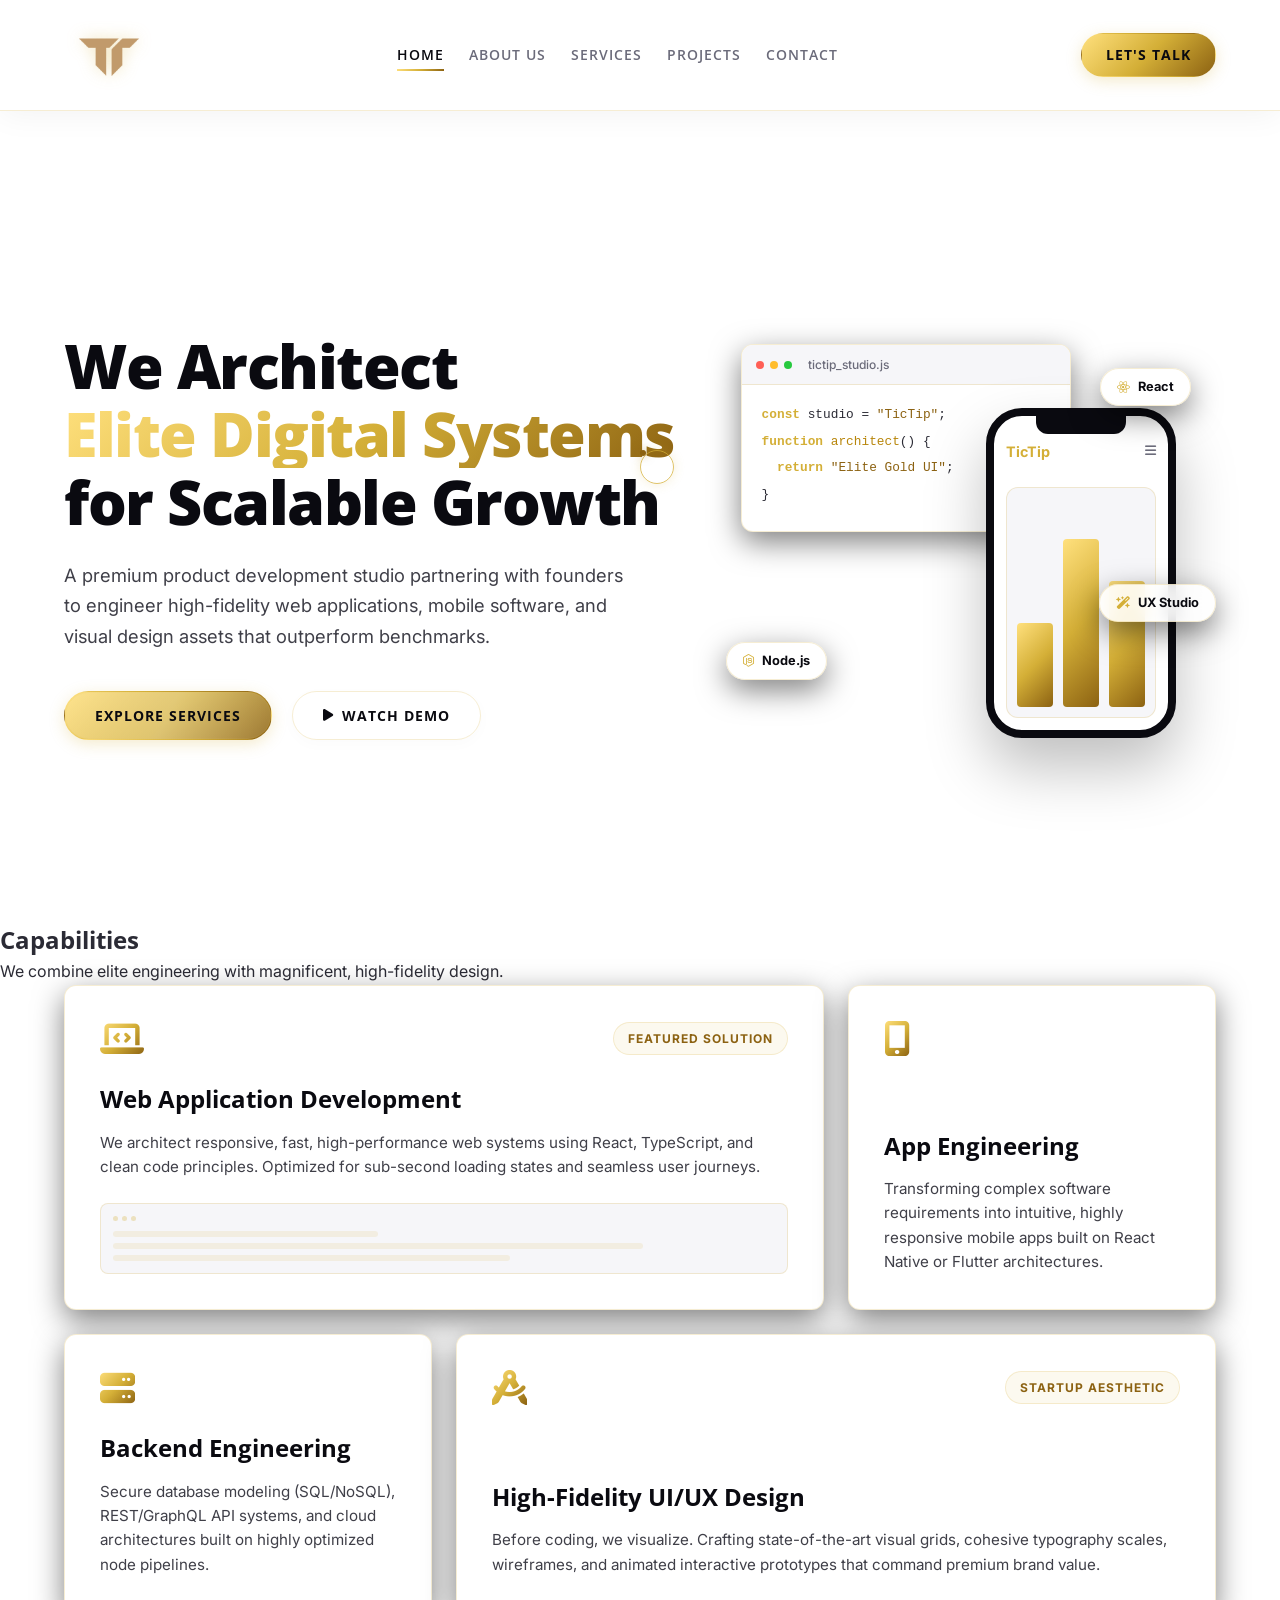
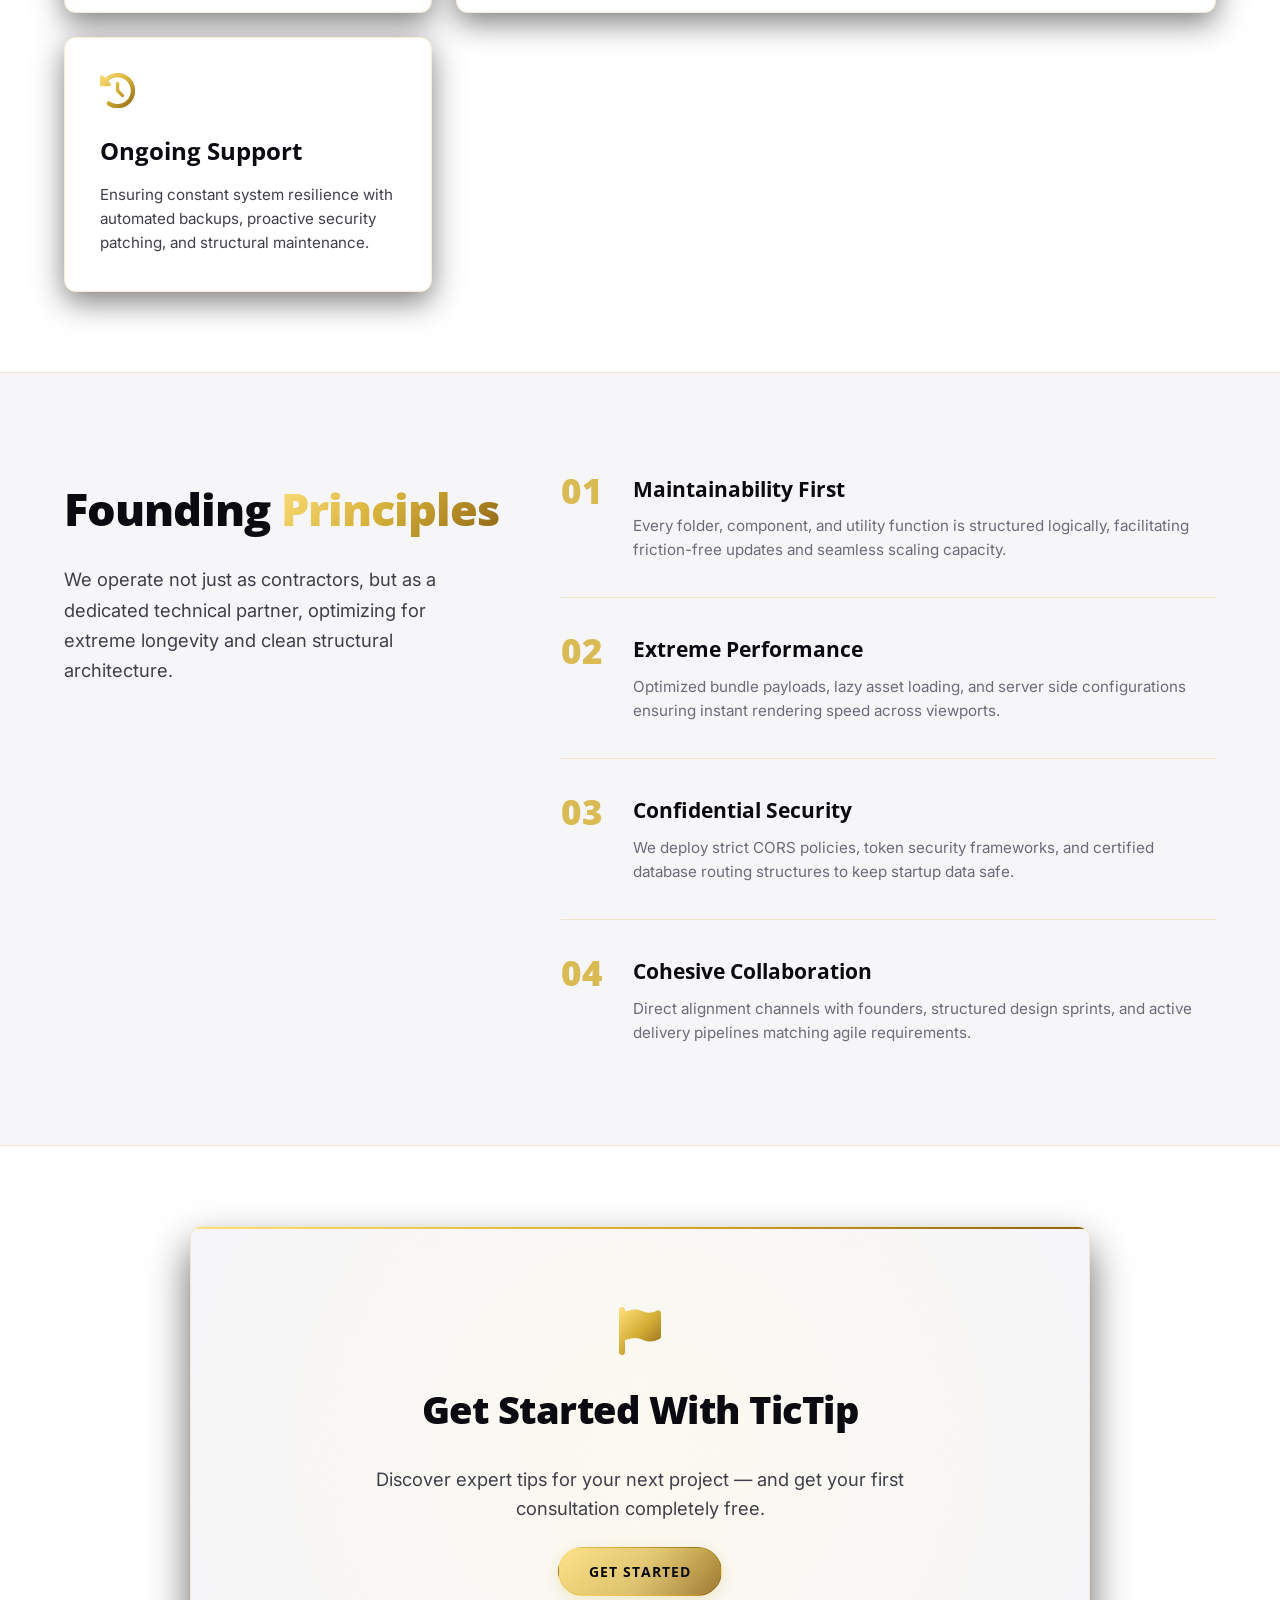
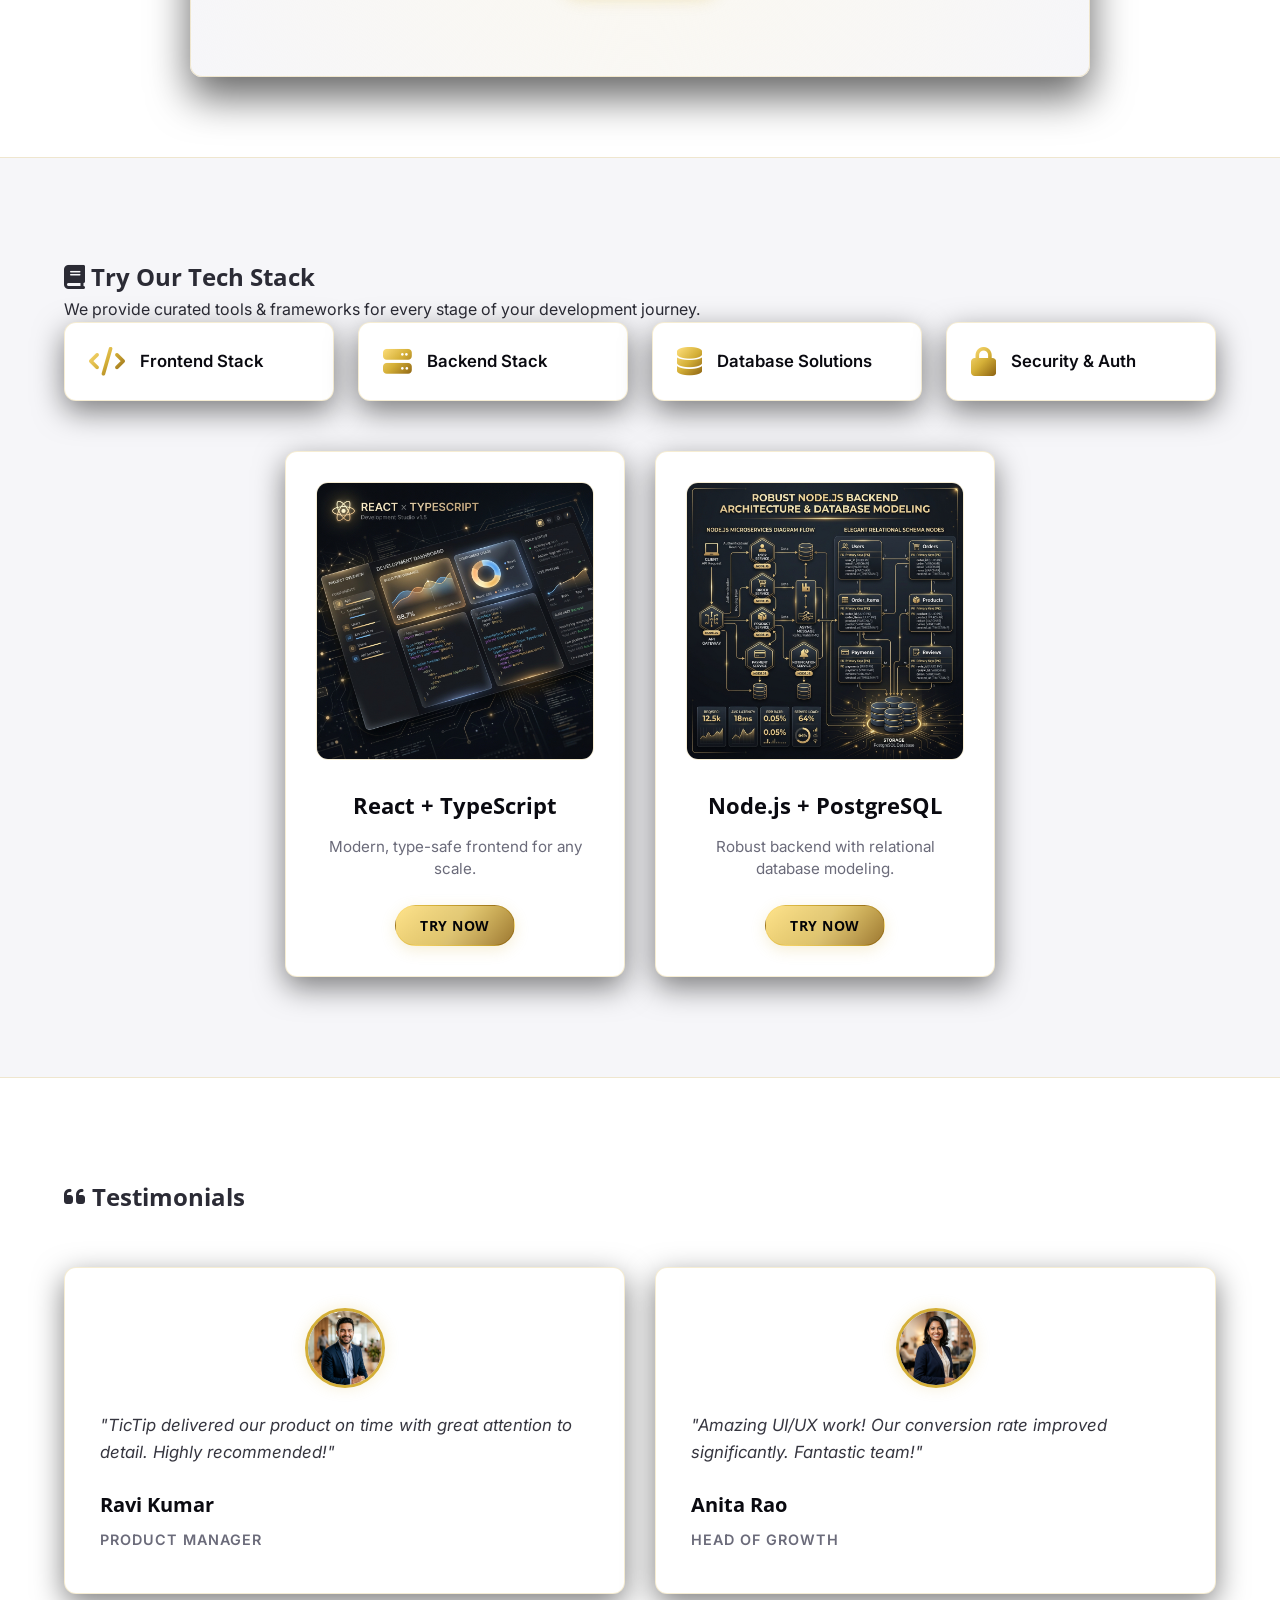
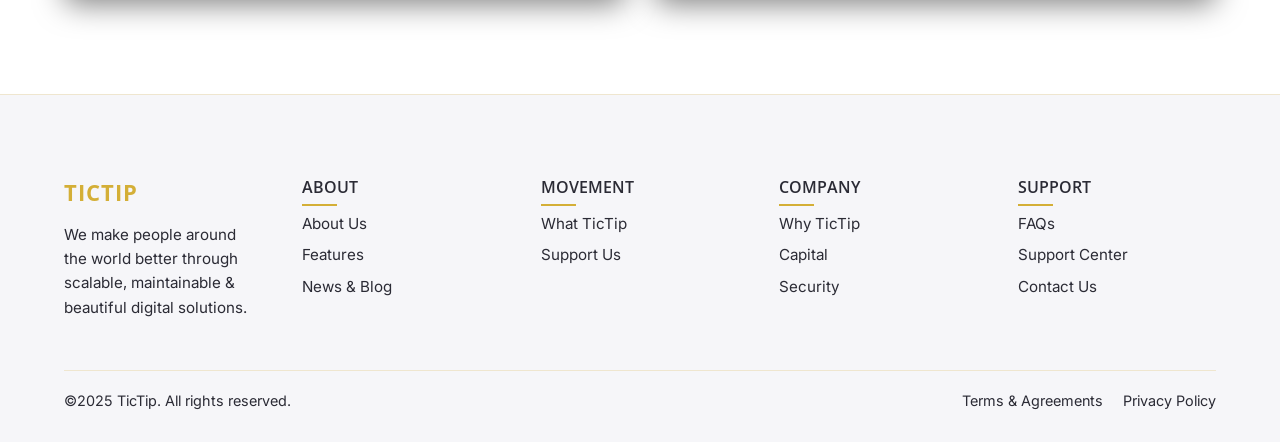
==== commit 0698b06b: "Updated" ====
--- a/index.html
+++ b/index.html
@@ -16,7 +16,7 @@
 <body>
 
   <!-- Cursor -->
-  <div id="cursor"><div id="cursor-dot"></div></div>
+  <div id="cursor"><div id="cursor-dot"></div><div id="cursor-ring"></div></div>
 
   <!-- =======================================================
        HEADER
@@ -59,14 +59,14 @@
   </header>
 
   <!-- =======================================================
-       HERO SECTION
+       HERO SECTION (3D ASYMMETRICAL REDESIGN)
   ======================================================== -->
   <section id="home" class="hero">
 
     <div class="hero-content">
-      <h1>Building Beautiful, Powerful & Scalable Digital Experiences</h1>
+      <h1>We Architect <span class="gold-gradient-text">Elite Digital Systems</span> for Scalable Growth</h1>
       <p>
-        We design and develop custom digital solutions that merge creativity with technology — turning your ideas into engaging, high-performance products.
+        A premium product development studio partnering with founders to engineer high-fidelity web applications, mobile software, and visual design assets that outperform benchmarks.
       </p>
 
       <div class="hero-buttons">
@@ -75,112 +75,165 @@
       </div>
     </div>
 
-    <div class="hero-image">
-      <img src="images/pic3-1.png" alt="Developer working on code">
-    </div>
-
-  </section>
-
-  <!-- =======================================================
-       PROGRAMS / SERVICES
-  ======================================================== -->
-  <section class="programs animate-on-scroll">
+    <!-- Premium Interactive 3D Perspective Floating Canvas -->
+    <div class="hero-canvas-3d">
+      <div class="canvas-inner animate-on-scroll">
+        <!-- Floating Web App Mockup Frame -->
+        <div class="floating-mockup web-frame">
+          <div class="window-bar">
+            <span class="dot red"></span>
+            <span class="dot yellow"></span>
+            <span class="dot green"></span>
+            <span class="window-title">tictip_studio.js</span>
+          </div>
+          <div class="window-body">
+            <p class="code-line"><span class="keyword">const</span> studio = <span class="string">"TicTip"</span>;</p>
+            <p class="code-line"><span class="keyword">function</span> <span class="fun">architect</span>() {</p>
+            <p class="code-line">&nbsp;&nbsp;<span class="keyword">return</span> <span class="string">"Elite Gold UI"</span>;</p>
+            <p class="code-line">}</p>
+          </div>
+        </div>
+        <!-- Floating Mobile App Mockup Frame -->
+        <div class="floating-mockup mobile-frame">
+          <div class="mobile-notch"></div>
+          <div class="mobile-screen">
+            <div class="mobile-header">
+              <span class="logo">TicTip</span>
+              <i class="fa-solid fa-bars icon"></i>
+            </div>
+            <div class="mobile-chart">
+              <div class="bar bar-1"></div>
+              <div class="bar bar-2"></div>
+              <div class="bar bar-3"></div>
+            </div>
+          </div>
+        </div>
+        <!-- Floating Tech Badges / Sparks -->
+        <div class="floating-badge badge-1"><i class="fa-brands fa-react"></i> React</div>
+        <div class="floating-badge badge-2"><i class="fa-brands fa-node-js"></i> Node.js</div>
+        <div class="floating-badge badge-3"><i class="fa-solid fa-wand-magic-sparkles"></i> UX Studio</div>
+      </div>
+    </div>
+
+  </section>
+
+  <!-- =======================================================
+       BENTO GRID SERVICES OVERHAUL
+  ======================================================== -->
+  <section class="programs">
     <div class="section-header">
-      <h2><i class="fa-solid fa-crown"></i> What We Do</h2>
-    </div>
-
-    <div class="program-grid">
-
-      <div class="program-card active">
-        <i class="fa-solid fa-laptop-code icon"></i>
-        <h3>Web Development</h3>
-        <p>
-          We build responsive, fast, high-performance websites using modern frameworks and clean UI/UX design.
-        </p>
-        <a href="#" class="learn-more">Learn More →</a>
-      </div>
-
-      <div class="program-card">
-        <i class="fa-solid fa-server icon"></i>
-        <h3>App Development</h3>
-        <p>
-          Transform your ideas into interactive digital products built with speed, security, and modern architecture.
-        </p>
-        <a href="#" class="learn-more">Learn More →</a>
-      </div>
-
-      <div class="program-card">
-        <i class="fa-solid fa-database icon"></i>
-        <h3>Backend Solutions</h3>
-        <p>
-          Scalable backend architecture & APIs built using Node.js, Python, and cloud-ready technology.
-        </p>
-        <a href="#" class="learn-more">Learn More →</a>
-      </div>
-
-      <div class="program-card">
-        <i class="fa-solid fa-paint-brush icon"></i>
-        <h3>UI / UX Design</h3>
-        <p>
-          We deliver clean, modern interfaces focused on user experience, flow & brand identity.
-        </p>
-        <a href="#" class="learn-more">Learn More →</a>
-      </div>
-
-      <div class="program-card">
-        <i class="fa-solid fa-life-ring icon"></i>
-        <h3>Maintenance & Support</h3>
-        <p>
-          Full ongoing support to keep your website and application updated, secure & performing well.
-        </p>
-        <a href="#" class="learn-more">Learn More →</a>
-      </div>
-
-    </div>
-  </section>
-
-  <!-- =======================================================
-       VALUE SECTION
-  ======================================================== -->
-  <section class="value animate-on-scroll">
-
+      <h2>Capabilities</h2>
+      <p>We combine elite engineering with magnificent, high-fidelity design.</p>
+    </div>
+
+    <div class="bento-grid">
+      <div class="bento-card card-wide animate-on-scroll">
+        <div class="bento-header">
+          <i class="fa-solid fa-laptop-code bento-icon"></i>
+          <span class="bento-badge">Featured Solution</span>
+        </div>
+        <div class="bento-body">
+          <h3>Web Application Development</h3>
+          <p>We architect responsive, fast, high-performance web systems using React, TypeScript, and clean code principles. Optimized for sub-second loading states and seamless user journeys.</p>
+          <!-- Nested visual wireframe element -->
+          <div class="bento-wireframe">
+            <div class="wire-header"><span class="dot"></span><span class="dot"></span><span class="dot"></span></div>
+            <div class="wire-lines">
+              <span class="line w-40"></span>
+              <span class="line w-80"></span>
+              <span class="line w-60"></span>
+            </div>
+          </div>
+        </div>
+      </div>
+      
+      <div class="bento-card animate-on-scroll">
+        <div class="bento-header">
+          <i class="fa-solid fa-mobile-screen-button bento-icon"></i>
+        </div>
+        <div class="bento-body">
+          <h3>App Engineering</h3>
+          <p>Transforming complex software requirements into intuitive, highly responsive mobile apps built on React Native or Flutter architectures.</p>
+        </div>
+      </div>
+      
+      <div class="bento-card animate-on-scroll">
+        <div class="bento-header">
+          <i class="fa-solid fa-server bento-icon"></i>
+        </div>
+        <div class="bento-body">
+          <h3>Backend Engineering</h3>
+          <p>Secure database modeling (SQL/NoSQL), REST/GraphQL API systems, and cloud architectures built on highly optimized node pipelines.</p>
+        </div>
+      </div>
+      
+      <div class="bento-card card-wide animate-on-scroll">
+        <div class="bento-header">
+          <i class="fa-solid fa-compass-drafting bento-icon"></i>
+          <span class="bento-badge">Startup Aesthetic</span>
+        </div>
+        <div class="bento-body">
+          <h3>High-Fidelity UI/UX Design</h3>
+          <p>Before coding, we visualize. Crafting state-of-the-art visual grids, cohesive typography scales, wireframes, and animated interactive prototypes that command premium brand value.</p>
+        </div>
+      </div>
+      
+      <div class="bento-card animate-on-scroll">
+        <div class="bento-header">
+          <i class="fa-solid fa-clock-rotate-left bento-icon"></i>
+        </div>
+        <div class="bento-body">
+          <h3>Ongoing Support</h3>
+          <p>Ensuring constant system resilience with automated backups, proactive security patching, and structural maintenance.</p>
+        </div>
+      </div>
+    </div>
+  </section>
+
+  <!-- =======================================================
+       EDITORIAL STEPPED VALUES REDESIGN
+  ======================================================== -->
+  <section class="value">
     <div class="value-content">
-
-      <div class="value-text">
-        <h2><i class="fa-solid fa-gem"></i> Our Value To Help You</h2>
-        <p>We don’t just build apps — we build partnerships. From idea to launch, we’re with you every step of the way.</p>
-      </div>
-
-      <div class="value-benefits">
-
-        <div class="benefit">
-          <i class="fa-solid fa-heart"></i>
-          <h4>Maintainability</h4>
-          <p>Your system remains clean, scalable & easy to update.</p>
-        </div>
-
-        <div class="benefit">
-          <i class="fa-solid fa-bolt"></i>
-          <h4>Performance</h4>
-          <p>Fast, optimized & smooth performance across all platforms.</p>
-        </div>
-
-        <div class="benefit">
-          <i class="fa-solid fa-shield-alt"></i>
-          <h4>Security First</h4>
-          <p>We follow best practices to keep your data secure.</p>
-        </div>
-
-        <div class="benefit">
-          <i class="fa-solid fa-star"></i>
-          <h4>Client Happiness</h4>
-          <p>Your success is our top priority — always.</p>
-        </div>
-
-      </div>
-
-    </div>
-
+      <div class="value-text animate-on-scroll">
+        <h2>Founding <span class="gold-gradient-text">Principles</span></h2>
+        <p>We operate not just as contractors, but as a dedicated technical partner, optimizing for extreme longevity and clean structural architecture.</p>
+      </div>
+
+      <div class="stepped-values">
+        <div class="step-item animate-on-scroll">
+          <div class="step-num">01</div>
+          <div class="step-desc">
+            <h4>Maintainability First</h4>
+            <p>Every folder, component, and utility function is structured logically, facilitating friction-free updates and seamless scaling capacity.</p>
+          </div>
+        </div>
+        
+        <div class="step-item animate-on-scroll">
+          <div class="step-num">02</div>
+          <div class="step-desc">
+            <h4>Extreme Performance</h4>
+            <p>Optimized bundle payloads, lazy asset loading, and server side configurations ensuring instant rendering speed across viewports.</p>
+          </div>
+        </div>
+        
+        <div class="step-item animate-on-scroll">
+          <div class="step-num">03</div>
+          <div class="step-desc">
+            <h4>Confidential Security</h4>
+            <p>We deploy strict CORS policies, token security frameworks, and certified database routing structures to keep startup data safe.</p>
+          </div>
+        </div>
+        
+        <div class="step-item animate-on-scroll">
+          <div class="step-num">04</div>
+          <div class="step-desc">
+            <h4>Cohesive Collaboration</h4>
+            <p>Direct alignment channels with founders, structured design sprints, and active delivery pipelines matching agile requirements.</p>
+          </div>
+        </div>
+      </div>
+    </div>
   </section>
 
   <!-- =======================================================
--- a/style/home.css
+++ b/style/home.css
@@ -1,20 +1,30 @@
-/* ===== General ===== */
+/* ===== Premium Design System ===== */
 :root {
-  --bg-primary: #000;
-  --accent: #C19A6B;
-  --text-light: #fff;
-  --text-muted: #ffff;
-  --border: #e5e5e5;
-  --section-bg: #000;
-  --card-bg: #1c2128;
-  --gap: 20px;
-  --radius: 10px;             
-  --transition: all 0.3s linear;
+  --bg-primary: #FFFFFF;
+  --bg-secondary: #F6F6F9;
+  --bg-card: #FFFFFF;
+  --accent: #D4AF37; /* Base metallic gold */
+  --accent-light: #FFE07D; /* Luminous glow gold */
+  --accent-dark: #8C6212; /* Rich deep bronze gold */
+  --accent-gradient: linear-gradient(135deg, #FFE07D 0%, #D4AF37 50%, #8C6212 100%);
+  --accent-glow: 0 0 25px rgba(212, 175, 55, 0.25);
+  
+  --text-light: #0A0A10; /* High contrast primary */
+  --text-muted: #2B2B35; /* Sleek charcoal body text */
+  --text-secondary: #6B6B7A; /* Muted slate gold/grey */
+  
+  --border: rgba(212, 175, 55, 0.22);
+  --border-focus: rgba(212, 175, 55, 0.7);
+  --gap: 24px;
+  --radius: 12px;
+  --radius-btn: 30px;
+  --transition: all 0.35s cubic-bezier(0.25, 0.8, 0.25, 1);
   --font-heading: 'Open Sans', sans-serif;
   --font-body: 'Inter', sans-serif;
-  --shadow: 0 8px 25px rgba(0, 0, 0, 0.2);
-  --shadow-hover: 0 12px 30px rgba(0, 0, 0, 0.3);
-  --box-shadow: 0 6px 16px #C19A6B;
+  
+  --shadow: 0 10px 30px rgba(0, 0, 0, 0.5);
+  --shadow-hover: 0 15px 35px rgba(212, 175, 55, 0.15);
+  --box-shadow: 0 6px 20px rgba(212, 175, 55, 0.3);
 }
 
 * {
@@ -26,54 +36,113 @@
 body {
   font-family: var(--font-body);
   background-color: var(--bg-primary);
-  color: var(--text-light);
+  color: var(--text-muted);
   line-height: 1.6;
   overflow-x: hidden;
 }
 
-h1, h2, h3, h4, nav{
+h1, h2, h3, h4, nav {
   font-family: var(--font-heading);
   font-weight: 700;
 }
 
-/* Reusable container to limit width (used by header) */
+/* Rich Gold Gradient Text utility */
+.gold-gradient-text {
+  background: var(--accent-gradient);
+  -webkit-background-clip: text;
+  -webkit-text-fill-color: transparent;
+  display: inline-block;
+}
+
 .container {
   width: 90%;
   max-width: 1500px;
   margin: 0 auto;
 }
 
+/* ===== Custom Dual-Ring Trailing Cursor ===== */
 #cursor {
   position: fixed;
   top: 0;
   left: 0;
   pointer-events: none;
-  z-index: 9999;
+  z-index: 99999;
 }
 
 #cursor-dot {
   position: absolute;
-  width: 8px;
-  height: 8px;
-  border-radius: 50%; /* sharp edge */
-  background: var(--text-light);
+  width: 6px;
+  height: 6px;
+  border-radius: 50%;
+  background: var(--accent-dark);
   transform: translate(-50%, -50%);
-  transition: transform 0.2s linear, opacity 0.2s linear;
-}
+  pointer-events: none;
+  z-index: 100000;
+  box-shadow: 0 0 10px rgba(140, 98, 18, 0.6);
+  transition: opacity 0.2s ease, background-color 0.2s ease, box-shadow 0.2s ease;
+}
+
+#cursor-ring {
+  position: absolute;
+  width: 34px;
+  height: 34px;
+  border-radius: 50%;
+  border: 1.5px solid rgba(212, 175, 55, 0.75);
+  transform: translate(-50%, -50%);
+  pointer-events: none;
+  z-index: 99999;
+  box-shadow: 0 0 12px rgba(212, 175, 55, 0.2);
+  transition: width 0.3s cubic-bezier(0.25, 0.8, 0.25, 1),
+              height 0.3s cubic-bezier(0.25, 0.8, 0.25, 1),
+              background-color 0.3s cubic-bezier(0.25, 0.8, 0.25, 1),
+              border-color 0.3s cubic-bezier(0.25, 0.8, 0.25, 1),
+              box-shadow 0.3s cubic-bezier(0.25, 0.8, 0.25, 1);
+}
+
+/* Hide cursor on touch devices and small viewports */
+@media (pointer: coarse), (max-width: 900px) {
+  #cursor {
+    display: none !important;
+  }
+}
+
+/* Active Interactive Hovers */
+.cursor-hover #cursor-ring {
+  width: 60px;
+  height: 60px;
+  background-color: rgba(212, 175, 55, 0.12);
+  border-color: var(--accent);
+  box-shadow: 0 0 25px rgba(212, 175, 55, 0.3);
+}
+
+.cursor-hover #cursor-dot {
+  transform: translate(-50%, -50%) scale(1.5);
+}
+
+.cursor-click #cursor-ring {
+  width: 22px;
+  height: 22px;
+  background-color: rgba(212, 175, 55, 0.25);
+  border-color: var(--accent);
+  box-shadow: 0 0 15px rgba(212, 175, 55, 0.4);
+}
+
 .cursor-click #cursor-dot {
-  transform: translate(-50%, -50%) scale(0.7);
-  opacity: 0.8;
-}
-
-/* ===== Header / Nav ===== */
+  transform: translate(-50%, -50%) scale(0.6);
+}
+
+/* ===== Glassmorphic Sticky Header ===== */
 .topbar {
-  border-bottom: 0px solid var(--border);
-  box-shadow: 0 2px 6px rgba(0,0,0,0.04);
-  padding: 0px 0;
+  border-bottom: 1px solid var(--border);
+  box-shadow: 0 4px 30px rgba(0, 0, 0, 0.05);
+  padding: 10px 0;
   position: sticky;
   top: 0;
-  z-index: 100;
-  background: #000;
+  z-index: 1000;
+  background: rgba(255, 255, 255, 0.8);
+  backdrop-filter: blur(15px);
+  -webkit-backdrop-filter: blur(15px);
+  transition: var(--transition);
 }
 
 .nav-container {
@@ -83,439 +152,764 @@
 }
 
 .brand {
+  display: flex;
+  align-items: center;
   color: var(--accent);
   font-family: var(--font-heading);
   font-weight: 700;
   text-decoration: none;
   font-size: 1.3rem;
   text-transform: uppercase;
+  letter-spacing: 1.5px;
 }
 
 .brand-logo {
-    height: 120px;       /* adjust size */
-    width: auto;        /* keeps proportions */
-    display: block;
+  height: 90px;
+  width: auto;
+  display: block;
+  filter: drop-shadow(0 0 8px rgba(212, 175, 55, 0.3));
+  transition: transform 0.4s ease;
+}
+
+.brand:hover .brand-logo {
+  transform: scale(1.05) rotate(2deg);
 }
 
 nav {
   display: flex;
-  gap: 20px;
+  gap: 25px;
 }
 
 nav a {
-  color: var(--muted);
+  color: var(--text-secondary);
   text-decoration: none;
   text-transform: uppercase;
-  transition: color 0.2s linear;
-  font-size: 0.9rem;
+  transition: var(--transition);
+  font-size: 0.85rem;
+  font-weight: 600;
+  letter-spacing: 1px;
+  position: relative;
+  padding: 5px 0;
+}
+
+nav a::after {
+  content: '';
+  position: absolute;
+  bottom: 0;
+  left: 0;
+  width: 0;
+  height: 2px;
+  background: var(--accent-gradient);
+  transition: width 0.3s ease;
 }
 
 nav a.active,
 nav a:hover {
-  color: var(--accent);
-}
-.cta {
-  background: var(--accent);
-  color: #fff;
-  padding: 8px 18px;
-  text-decoration: none;
+  color: var(--text-light);
+}
+
+nav a.active::after,
+nav a:hover::after {
+  width: 100%;
+}
+
+/* ===== Unified Premium Buttons ===== */
+.primary-btn, .secondary-btn, .cta, .get-started button, .menu-features button, .feature-card button {
+  font-family: var(--font-heading);
+  font-size: 0.85rem;
+  font-weight: 700;
   text-transform: uppercase;
-  font-weight: 500;
-  border: none;
+  letter-spacing: 1px;
+  padding: 14px 30px;
+  border-radius: var(--radius-btn);
+  border: 1px solid transparent;
   cursor: pointer;
   transition: var(--transition);
-}
-.cta:hover {
-  background: #fff;
-  color: #000;
-}
-
-/* ===== Hero Section ===== */
-.hero {
-  display: flex;
+  display: inline-flex;
   align-items: center;
   justify-content: center;
-  flex-direction: column;
-  text-align: center;
-  gap: 24px;
-  padding: 60px 5%;
+  gap: 8px;
+  position: relative;
+  overflow: hidden;
+  z-index: 1;
+}
+
+/* Primary Button (Solid Gold Gradient) */
+.primary-btn, .get-started button, .menu-features button, .feature-card button {
+  background: var(--accent-gradient);
+  color: #0A0A10; /* Dark slate text */
+  box-shadow: 0 4px 15px rgba(212, 175, 55, 0.25), 0 0 0 1px rgba(212, 175, 55, 0.1) inset;
+}
+
+.primary-btn::after, .get-started button::after, .menu-features button::after, .feature-card button::after {
+  content: "";
+  position: absolute;
+  top: 0;
+  left: -50%;
+  width: 200%;
+  height: 100%;
+  background: linear-gradient(
+    to right,
+    rgba(255, 255, 255, 0) 0%,
+    rgba(255, 255, 255, 0.3) 50%,
+    rgba(255, 255, 255, 0) 100%
+  );
+  transform: skewX(-25deg);
+  transition: 0.75s cubic-bezier(0.19, 1, 0.22, 1);
+  z-index: -1;
+}
+
+.primary-btn:hover::after, .get-started button:hover::after, .menu-features button:hover::after, .feature-card button:hover::after {
+  left: 125%;
+}
+
+.primary-btn:hover, .get-started button:hover, .menu-features button:hover, .feature-card button:hover {
+  background: transparent;
+  color: var(--accent);
+  border-color: var(--accent);
+  box-shadow: 0 8px 25px rgba(212, 175, 55, 0.35);
+  transform: translateY(-3px);
+}
+
+/* Secondary Button (Border Accent Outline) */
+.secondary-btn {
+  background: transparent;
+  color: var(--text-light);
+  border: 1px solid var(--border);
+  box-shadow: 0 4px 15px rgba(0, 0, 0, 0.02);
+}
+
+.secondary-btn:hover {
+  border-color: var(--accent);
+  color: var(--accent-dark);
+  box-shadow: 0 8px 25px rgba(212, 175, 55, 0.15);
+  transform: translateY(-3px);
+  background: rgba(212, 175, 55, 0.05);
+}
+
+/* CTA Button (Pulse Glow Gold in Header) */
+.cta {
+  background: var(--accent-gradient);
+  color: #0A0A10;
+  box-shadow: 0 4px 15px rgba(212, 175, 55, 0.25);
+  border: 1px solid transparent;
+  padding: 10px 24px;
+  text-decoration: none;
+}
+
+.cta:hover {
+  background: transparent;
+  color: var(--accent);
+  border-color: var(--accent);
+  box-shadow: var(--shadow-hover);
+  transform: translateY(-2px);
+}
+
+/* ===== /* ===== Hero Section (3D Asymmetrical split) ===== */
+.hero {
+  display: flex;
+  align-items: center;
+  justify-content: space-between;
+  gap: 40px;
+  padding: 120px 5% 80px;
   background: var(--bg-primary);
-  min-height: 70vh;
+  min-height: 90vh;
   position: relative;
-  overflow: visible; 
-}
-
+  overflow: visible;
+}
+
+/* Subtle gold ambient backdrop glow */
 .hero::before {
   content: "";
   position: absolute;
-  top: 0;
-  right: 0;
-  width: 60%;
-  height: 100%;
-  background: var(--bg-primary);
+  top: 5%;
+  right: 5%;
+  width: 50vw;
+  height: 50vw;
+  background: radial-gradient(circle, rgba(212, 175, 55, 0.06) 0%, transparent 70%);
   z-index: -1;
+  pointer-events: none;
 }
 
 .hero-content {
-  flex: 1;
+  flex: 1.1;
   max-width: 650px;
   position: relative;
-  z-index: 2; 
-  animation: fadeInUp 1s ease-out;
+  z-index: 2;
+  text-align: left;
+  animation: fadeInUp 1s cubic-bezier(0.25, 0.8, 0.25, 1) forwards;
 }
 
 .hero-content h1 {
-  font-size: 3.2rem;
-  font-weight: 700;
-  line-height: 1.1;
-  margin-bottom: 20px;
+  font-size: 3.8rem;
+  font-weight: 800;
+  line-height: 1.12;
+  margin-bottom: 24px;
   color: var(--text-light);
+  letter-spacing: -1.5px;
+  text-transform: none;
 }
 
 .hero-content p {
   font-size: 1.15rem;
-  margin-bottom: 30px;
+  margin-bottom: 40px;
+  color: var(--text-muted);
   opacity: 0.9;
+  max-width: 580px;
+  margin-left: 0;
+  line-height: 1.65;
 }
 
 .hero-buttons {
   display: flex;
-  gap: 16px;
-  flex-wrap: wrap;
+  gap: 20px;
+  justify-content: flex-start;
+  align-items: center;
+}
+
+/* Premium 3D Perspective Canvas */
+.hero-canvas-3d {
+  flex: 0.9;
+  height: 480px;
+  position: relative;
+  perspective: 1200px;
+  display: flex;
+  align-items: center;
   justify-content: center;
+  transform-style: preserve-3d;
+}
+
+.canvas-inner {
+  position: relative;
+  width: 100%;
+  height: 100%;
+  transform: rotateY(-18deg) rotateX(12deg);
+  transform-style: preserve-3d;
+  transition: transform 0.8s cubic-bezier(0.25, 0.8, 0.25, 1);
+}
+
+.hero-canvas-3d:hover .canvas-inner {
+  transform: rotateY(-5deg) rotateX(5deg) scale(1.02);
+}
+
+/* Floating Elements */
+.floating-mockup {
+  position: absolute;
+  border-radius: var(--radius);
+  border: 1px solid var(--border);
+  box-shadow: var(--shadow);
+  transition: border-color 0.4s ease, box-shadow 0.4s ease;
+  overflow: hidden;
+}
+
+.floating-mockup:hover {
+  border-color: rgba(212, 175, 55, 0.4);
+  box-shadow: var(--shadow-hover);
+}
+
+.web-frame {
+  top: 10%;
+  left: 5%;
+  width: 330px;
+  background: var(--bg-card);
+  animation: floatWeb 7s ease-in-out infinite;
+  z-index: 2;
+}
+
+.window-bar {
+  display: flex;
   align-items: center;
-}
-
-.primary-btn {
-  background: transparent;
-  color: var(--text-light);
-  border: 2px solid var(--accent);
-  padding: 10px 24px;
-  border-radius: 30px;
-  font-weight: 600;
-  cursor: pointer;
-  transition: all 0.3s ease;
-}
-
-.primary-btn:hover {
-  background: var(--accent);
-  transform: translateY(-2px);
-  box-shadow: var(--box-shadow);
-}
-
-.secondary-btn {
-  background: transparent;
-  color: var(--text-light);
-  border: 2px solid var(--accent);
-  padding: 10px 24px;
-  border-radius: 30px;
-  font-weight: 600;
-  cursor: pointer;
-  transition: all 0.3s ease;
-}
-
-.secondary-btn:hover {
-  background: var(--accent);
-  transform: translateY(-2px);
-  box-shadow: var(--box-shadow);
-}
-
-.hero::before {
-  content: "";
+  gap: 6px;
+  padding: 10px 14px;
+  background: var(--bg-secondary);
+  border-bottom: 1px solid var(--border);
+}
+
+.window-bar .dot {
+  width: 8px;
+  height: 8px;
+  border-radius: 50%;
+}
+.window-bar .dot.red { background: #FF5F56; }
+.window-bar .dot.yellow { background: #FFBD2E; }
+.window-bar .dot.green { background: #27C93F; }
+
+.window-title {
+  margin-left: 10px;
+  font-size: 0.75rem;
+  font-family: var(--font-body);
+  color: var(--text-secondary);
+  font-weight: 500;
+}
+
+.window-body {
+  padding: 20px;
+  font-family: 'Courier New', monospace;
+  font-size: 0.8rem;
+  text-align: left;
+}
+
+.code-line {
+  margin-bottom: 6px;
+  color: var(--text-muted);
+}
+.code-line .keyword { color: #D4AF37; font-weight: bold; }
+.code-line .string { color: #8C6212; }
+.code-line .fun { color: #B8860B; }
+
+.mobile-frame {
+  bottom: 8%;
+  right: 8%;
+  width: 190px;
+  height: 330px;
+  background: var(--bg-card);
+  border: 8px solid #0a0a10;
+  border-radius: 36px;
+  animation: floatMobile 7s ease-in-out infinite 1.8s;
+  z-index: 3;
+  box-shadow: 0 30px 60px rgba(0, 0, 0, 0.25);
+}
+
+.mobile-notch {
+  width: 90px;
+  height: 18px;
+  background: #0a0a10;
   position: absolute;
   top: 0;
-  right: 0;
-  width: 60%;
+  left: 50%;
+  transform: translateX(-50%);
+  border-bottom-left-radius: 12px;
+  border-bottom-right-radius: 12px;
+  z-index: 4;
+}
+
+.mobile-screen {
+  padding: 24px 12px 12px;
   height: 100%;
-  background: radial-gradient(circle at 30% 30%, rgba(79, 172, 254, 0.15) 0%, transparent 50%);
-  z-index: -1;
-}
-
-.hero-image {
-  flex: 0 0 auto;
-  display: flex;
-  justify-content: center;
+  display: flex;
+  flex-direction: column;
+}
+
+.mobile-header {
+  display: flex;
+  justify-content: space-between;
   align-items: center;
-  padding-left: 0;
-  margin-top: -100px; 
-  position: relative;
-  z-index: 1; 
-  animation: fadeInRight 1s ease-out;
-}
-
-.hero-image img {
-  max-width: 90%;
-  height: auto;
-  border-radius: 20px;
-  box-shadow: none;
-  filter: none;
-  transform: none;
-  opacity: 0.25;
-  transition: transform 0.4s ease;
-}
-@media (min-width: 900px) {
-  .hero-image { margin-top: -460px; }
-  .hero-image img { max-width: 100%; }
-}
-
-@media (max-width: 600px) {
-  .hero-image { margin-top: -40px; }
-}
-
-/* ===== Programs / Services ===== */
-.programs {
-  padding: 0;
-  background: var(--bg-primary);
-}
-
-.section-header {
-  text-align: center;
-  margin-bottom: 50px;
-}
-
-.section-header h2 {
-  font-size: 2.2rem;
+  margin-bottom: 24px;
+}
+.mobile-header .logo {
+  font-size: 0.9rem;
+  font-weight: bold;
+  color: var(--accent);
+}
+.mobile-header .icon {
+  font-size: 0.8rem;
+  color: var(--text-secondary);
+}
+
+.mobile-chart {
+  flex-grow: 1;
+  display: flex;
+  align-items: flex-end;
+  gap: 10px;
+  padding: 10px;
+  background: var(--bg-secondary);
+  border-radius: var(--radius);
+  border: 1px solid var(--border);
+}
+
+.mobile-chart .bar {
+  flex-grow: 1;
+  border-radius: 4px;
+  background: var(--accent-gradient);
+  transition: height 0.5s ease;
+}
+.mobile-chart .bar-1 { height: 40%; }
+.mobile-chart .bar-2 { height: 80%; }
+.mobile-chart .bar-3 { height: 60%; }
+
+/* Floating Badges */
+.floating-badge {
+  position: absolute;
+  padding: 8px 16px;
+  background: rgba(255, 255, 255, 0.85);
+  backdrop-filter: blur(8px);
+  border-radius: var(--radius-btn);
+  border: 1.5px solid var(--border);
+  font-size: 0.8rem;
   font-weight: 700;
   color: var(--text-light);
   display: flex;
   align-items: center;
-  justify-content: center;
-  gap: 10px;
-}
-
-.section-header h2 i {
+  gap: 8px;
+  box-shadow: var(--shadow);
+  z-index: 4;
+}
+
+.floating-badge i {
   color: var(--accent);
 }
 
-.program-grid {
-  column-count: 2;
-  column-gap: var(--gap);
-  padding: 60px 60px;
-}
-
-.program-card {
+.badge-1 {
+  top: 15%;
+  right: 5%;
+  animation: floatBadge 5s ease-in-out infinite 0.5s;
+}
+.badge-2 {
+  bottom: 20%;
+  left: 2%;
+  animation: floatBadge 5s ease-in-out infinite 2.2s;
+}
+.badge-3 {
+  top: 60%;
+  right: 0;
+  animation: floatBadge 5s ease-in-out infinite 1.2s;
+}
+
+/* Animations */
+@keyframes floatWeb {
+  0%, 100% { transform: translateY(0) rotate(-1deg); }
+  50% { transform: translateY(-12px) rotate(1deg); }
+}
+@keyframes floatMobile {
+  0%, 100% { transform: translateY(0) rotate(1deg); }
+  50% { transform: translateY(-15px) rotate(-1deg); }
+}
+@keyframes floatBadge {
+  0%, 100% { transform: translateY(0); }
+  50% { transform: translateY(-8px); }
+}
+
+@media (max-width: 1000px) {
+  .hero {
+    flex-direction: column;
+    text-align: center;
+    padding: 100px 30px 60px;
+  }
+  .hero-content {
+    text-align: center;
+    max-width: 100%;
+    margin-bottom: 50px;
+  }
+  .hero-buttons {
+    justify-content: center;
+  }
+  .hero-canvas-3d {
+    width: 100%;
+    max-width: 500px;
+    height: 400px;
+  }
+}
+
+/* ===== Bento Grid Capabilities Overhaul ===== */
+.bento-grid {
+  display: grid;
+  grid-template-columns: repeat(3, 1fr);
+  gap: var(--gap);
+  padding: 0 5% 80px;
   background: var(--bg-primary);
+}
+
+.bento-card {
+  background: var(--bg-card);
   border-radius: var(--radius);
-  padding: 24px;
-  transition: background 0.2s ease, box-shadow 0.2s ease, transform 0.2s ease;
-  display: inline-block;
-  width: 100%;
-  margin: 0 0 20px;
-  break-inside: avoid;
-  -webkit-column-break-inside: avoid;
-  -moz-column-break-inside: avoid;
-  page-break-inside: avoid;
-  text-align: center;
   border: 1px solid var(--border);
-  box-shadow: 0 2px 8px rgba(0,0,0,0.06);
-}
-
-.program-card:hover {
-  background: var(--section-bg);
-  box-shadow: 0 6px 18px rgba(0,0,0,0.12);
-  transform: translateY(-2px);
-}
-
-.program-card.active {
-  background: var(--section-bg);
-}
-
-@media (max-width: 900px) {
-  .program-grid {
-    column-count: 2;
-    padding: 40px 30px;
-  }
-}
-@media (max-width: 600px) {
-  .program-grid {
-    column-count: 1;
-    padding: 20px;
-  }
-}
-
-.icon {
-  font-size: 2.5rem;
+  padding: 35px;
+  transition: var(--transition);
+  box-shadow: var(--shadow);
+  display: flex;
+  flex-direction: column;
+  justify-content: space-between;
+  position: relative;
+  overflow: hidden;
+}
+
+.bento-card.card-wide {
+  grid-column: span 2;
+}
+
+.bento-card:hover {
+  transform: translateY(-5px);
+  border-color: rgba(212, 175, 55, 0.45);
+  box-shadow: var(--shadow-hover), 0 0 25px rgba(212, 175, 55, 0.05);
+}
+
+.bento-header {
+  display: flex;
+  justify-content: space-between;
+  align-items: center;
+  margin-bottom: 24px;
+}
+
+.bento-icon {
+  font-size: 2.2rem;
   color: var(--accent);
-  margin-bottom: 15px;
-}
-
-.service-media {
-  width: 100%;
-  height: auto;
-  border-radius: 12px;
+  background: var(--accent-gradient);
+  -webkit-background-clip: text;
+  -webkit-text-fill-color: transparent;
+}
+
+.bento-badge {
+  font-size: 0.75rem;
+  font-weight: 700;
+  text-transform: uppercase;
+  letter-spacing: 1px;
+  padding: 6px 14px;
+  border-radius: 30px;
+  background: rgba(212, 175, 55, 0.08);
+  color: var(--accent-dark);
+  border: 1px solid rgba(212, 175, 55, 0.2);
+}
+
+.bento-body h3 {
+  font-size: 1.5rem;
   margin-bottom: 12px;
-  display: block;
-}
-
-.program-card h3 {
-  font-size: 1.3rem;
-  margin-bottom: 10px;
   color: var(--text-light);
 }
 
-.program-card p {
+.bento-body p {
   font-size: 0.95rem;
   color: var(--text-muted);
+  line-height: 1.6;
+  opacity: 0.9;
+}
+
+/* Bento wire element decoration */
+.bento-wireframe {
+  margin-top: 24px;
+  background: var(--bg-secondary);
+  border-radius: 8px;
+  border: 1px solid var(--border);
+  padding: 12px;
+  text-align: left;
+}
+.bento-wireframe .wire-header {
+  display: flex;
+  gap: 4px;
+  margin-bottom: 10px;
+}
+.bento-wireframe .wire-header .dot {
+  width: 5px;
+  height: 5px;
+  border-radius: 50%;
+  background: rgba(212, 175, 55, 0.3);
+}
+.bento-wireframe .wire-lines {
+  display: flex;
+  flex-direction: column;
+  gap: 6px;
+}
+.bento-wireframe .line {
+  height: 6px;
+  border-radius: 3px;
+  background: rgba(212, 175, 55, 0.12);
+  display: block;
+}
+.bento-wireframe .line.w-40 { width: 40%; }
+.bento-wireframe .line.w-60 { width: 60%; }
+.bento-wireframe .line.w-80 { width: 80%; }
+
+@media (max-width: 900px) {
+  .bento-grid {
+    grid-template-columns: repeat(2, 1fr);
+  }
+  .bento-card.card-wide {
+    grid-column: span 2;
+  }
+}
+
+@media (max-width: 600px) {
+  .bento-grid {
+    grid-template-columns: 1fr;
+  }
+  .bento-card.card-wide {
+    grid-column: span 1;
+  }
+}
+
+/* ===== Stepped Editorial Values ===== */
+.value {
+  padding: 100px 5%;
+  background: var(--bg-secondary);
+  border-top: 1px solid var(--border);
+  border-bottom: 1px solid var(--border);
+}
+
+.value-content {
+  display: flex;
+  gap: 60px;
+  align-items: flex-start;
+}
+
+.value-text {
+  flex: 0.8;
+  position: sticky;
+  top: 120px;
+}
+
+.value-text h2 {
+  font-size: 2.8rem;
+  font-weight: 800;
+  color: var(--text-light);
   margin-bottom: 20px;
-}
-
-.learn-more {
+  letter-spacing: -1px;
+}
+
+.value-text p {
+  font-size: 1.15rem;
+  color: var(--text-muted);
+  line-height: 1.65;
+  opacity: 0.9;
+}
+
+.stepped-values {
+  flex: 1.2;
+  display: flex;
+  flex-direction: column;
+}
+
+.step-item {
+  display: flex;
+  gap: 30px;
+  padding: 35px 0;
+  border-bottom: 1px solid var(--border);
+  transition: var(--transition);
+}
+
+.step-item:first-child {
+  padding-top: 0;
+}
+.step-item:last-child {
+  border-bottom: none;
+  padding-bottom: 0;
+}
+
+.step-num {
+  font-size: 2.2rem;
+  font-weight: 800;
   color: var(--accent);
-  text-decoration: none;
-  font-weight: 600;
-  transition: color 0.2s ease;
-}
-
-.learn-more:hover {
-  color: var(--accent);
-  text-decoration: underline;
-}
-
-/* ===== Value Proposition ===== */
-.value {
-  padding: 80px 5%;
-  background: var(--bg-primary);
-}
-
-.value-content {
-  display: flex;
-  gap: 50px;
-  align-items: flex-start;
-}
-
-.value-text {
-  flex: 1;
-}
-
-.value-text h2 {
-  font-size: 2.2rem;
+  font-family: var(--font-heading);
+  line-height: 1;
+  opacity: 0.85;
+}
+
+.step-desc h4 {
+  font-size: 1.3rem;
+  color: var(--text-light);
+  margin-bottom: 8px;
   font-weight: 700;
-  margin-bottom: 20px;
-  display: flex;
-  align-items: center;
-  gap: 10px;
-  color: var(--text-light);
-}
-
-.value-text h2 i {
-  color: var(--accent);
-}
-
-.value-text p {
-  font-size: 1.1rem;
-  color: var(--text-muted);
-  margin-bottom: 30px;
-}
-
-.value-benefits {
-  flex: 1;
-  display: grid;
-  grid-template-columns: repeat(2, 1fr);
-  gap: 20px;
-}
-
-.benefit {
-  background: var(--bg-primary);
-  padding: 25px;
-  border-radius: var(--radius);
-  border: 2px solid var(--accent);
-  transition: transform 0.3s ease;
-}
-
-.benefit:hover {
-  transform: translateY(-5px);
-  box-shadow: var(--shadow-hover);
-  border-color: var(--accent);
-}
-
-.benefit i {
-  font-size: 2rem;
-  color: var(--accent);
-  margin-bottom: 15px;
-}
-
-.benefit h4 {
-  font-size: 1.2rem;
-  margin-bottom: 10px;
-  color: var(--text-light);
-}
-
-.benefit p {
+}
+
+.step-desc p {
   font-size: 0.95rem;
-  color: var(--text-muted);
+  color: var(--text-secondary);
+  line-height: 1.6;
+}
+
+.step-item:hover .step-num {
+  transform: scale(1.08);
+  color: var(--accent-dark);
 }
 
 /* ===== Get Started ===== */
 .get-started {
-  padding: 60px 5%;
-  background: #000;
+  padding: 80px 5%;
+  background: radial-gradient(circle at center, rgba(212, 175, 55, 0.08) 0%, var(--bg-secondary) 100%);
   text-align: center;
   border-radius: var(--radius);
-  margin: 50px auto;
-  max-width: 800px;
+  margin: 80px auto;
+  max-width: 900px;
+  border: 1px solid var(--border);
+  box-shadow: 0 20px 40px rgba(0, 0, 0, 0.6);
+  position: relative;
+  overflow: hidden;
+}
+
+.get-started::before {
+  content: '';
+  position: absolute;
+  top: 0;
+  left: 0;
+  right: 0;
+  height: 2px;
+  background: var(--accent-gradient);
 }
 
 .get-started-content {
   display: flex;
   flex-direction: column;
   align-items: center;
-  gap: 20px;
+  gap: 24px;
 }
 
 .get-started-content i {
-  font-size: 2.5rem;
+  font-size: 3rem;
   color: var(--accent);
+  background: var(--accent-gradient);
+  -webkit-background-clip: text;
+  -webkit-text-fill-color: transparent;
 }
 
 .get-started-content h2 {
-  font-size: 2rem;
-  font-weight: 700;
+  font-size: 2.4rem;
+  font-weight: 800;
   color: var(--text-light);
+  letter-spacing: -0.5px;
 }
 
 .get-started-content p {
-  font-size: 1.1rem;
+  font-size: 1.15rem;
   color: var(--text-muted);
   max-width: 600px;
-}
-
-/* ===== Menu / Features ===== */
+  opacity: 0.9;
+  line-height: 1.6;
+}
+
+/* ===== Menu / Features (Tech Stack) ===== */
 .menu-section {
-  padding: 80px 5%;
-  background: var(--bg-primary);
+  padding: 100px 5%;
+  background: var(--bg-secondary);
+  border-top: 1px solid var(--border);
+  border-bottom: 1px solid var(--border);
 }
 
 .menu-grid {
   display: grid;
-  grid-template-columns: repeat(auto-fit, minmax(200px, 1fr));
-  gap: 20px;
-  margin-bottom: 40px;
+  grid-template-columns: repeat(auto-fit, minmax(220px, 1fr));
+  gap: var(--gap);
+  margin-bottom: 50px;
 }
 
 .menu-item {
-  background: var(--accent);
-  padding: 20px;
+  background: var(--bg-card);
+  padding: 24px;
   border-radius: var(--radius);
   display: flex;
   align-items: center;
-  gap: 10px;
-  border: 1px solid var(--accent);
-  transition: transform 0.3s ease;
+  gap: 15px;
+  border: 1px solid var(--border);
+  transition: var(--transition);
+  box-shadow: var(--shadow);
 }
 
 .menu-item:hover {
   transform: translateY(-5px);
-  border-color: var(--accent);
+  border-color: rgba(212, 175, 55, 0.4);
+  box-shadow: var(--shadow-hover);
+  background: rgba(212, 175, 55, 0.02);
 }
 
 .menu-item i {
   color: var(--accent);
-  font-size: 1.5rem;
+  font-size: 1.8rem;
+  background: var(--accent-gradient);
+  -webkit-background-clip: text;
+  -webkit-text-fill-color: transparent;
 }
 
 .menu-item span {
-  font-size: 1rem;
+  font-size: 1.05rem;
   color: var(--text-light);
+  font-weight: 600;
 }
 
 .menu-features {
@@ -526,80 +920,93 @@
 }
 
 .feature-card {
-  background: var(--bg-primary);
+  background: var(--bg-card);
   border-radius: var(--radius);
-  padding: 25px;
-  width: 300px;
+  padding: 30px;
+  width: 340px;
   text-align: center;
-  transition: transform 0.3s ease;
-  border: 1px solid var(--accent);
+  transition: var(--transition);
+  border: 1px solid var(--border);
+  box-shadow: var(--shadow);
 }
 
 .feature-card:hover {
-  transform: translateY(-5px);
-  box-shadow: var(--shadow-hover);
-  border-color: var(--accent);
+  transform: translateY(-8px);
+  box-shadow: var(--shadow-hover), 0 0 25px rgba(212, 175, 55, 0.05);
+  border-color: rgba(212, 175, 55, 0.45);
 }
 
 .feature-card img {
   width: 100%;
-  border-radius: 10px;
-  margin-bottom: 15px;
+  border-radius: var(--radius);
+  margin-bottom: 20px;
+  border: 1px solid var(--border);
 }
 
 .feature-card h3 {
-  font-size: 1.3rem;
-  margin-bottom: 10px;
+  font-size: 1.4rem;
+  margin-bottom: 12px;
   color: var(--text-light);
+  font-weight: 700;
 }
 
 .feature-card p {
   font-size: 0.95rem;
-  color: var(--text-muted);
-  margin-bottom: 20px;
+  color: var(--text-secondary);
+  margin-bottom: 24px;
+  line-height: 1.5;
 }
 
 .feature-card button {
-  background: var(--accent);
-  color: var(--bg-primary);
-  border: none;
-  padding: 8px 20px;
-  border-radius: 20px;
-  font-weight: 600;
+  background: var(--accent-gradient);
+  color: #050508;
+  border: 1px solid transparent;
+  padding: 10px 24px;
+  border-radius: var(--radius-btn);
+  font-weight: 700;
   cursor: pointer;
-  transition: all 0.3s ease;
+  transition: var(--transition);
+  text-transform: uppercase;
+  font-size: 0.85rem;
+  letter-spacing: 0.5px;
+  box-shadow: 0 4px 15px rgba(212, 175, 55, 0.2);
 }
 
 .feature-card button:hover {
-  background: var(--accent);
+  background: transparent;
+  color: var(--accent-light);
+  border-color: var(--accent);
   transform: translateY(-2px);
+  box-shadow: var(--shadow-hover);
 }
 
 /* ===== Testimonials ===== */
 .testimonials {
-  padding: 80px 5%;
+  padding: 100px 5%;
   background: var(--bg-primary);
 }
 
 .testimonial-grid {
   display: grid;
-  grid-template-columns: repeat(auto-fit, minmax(300px, 1fr));
+  grid-template-columns: repeat(auto-fit, minmax(320px, 1fr));
   gap: 30px;
-  margin-top: 40px;
+  margin-top: 50px;
 }
 
 .testimonial-card {
-  background: var(--bg-primary);
+  background: var(--bg-card);
   border-radius: var(--radius);
-  padding: 30px;
-  border: 1px solid var(--accent);
-  transition: transform 0.3s ease;
+  padding: 40px 35px;
+  border: 1px solid var(--border);
+  transition: var(--transition);
+  box-shadow: var(--shadow);
+  position: relative;
 }
 
 .testimonial-card:hover {
-  transform: translateY(-5px);
-  border-color: var(--accent);
-  box-shadow: var(--box-shadow);
+  transform: translateY(-6px);
+  border-color: rgba(212, 175, 55, 0.45);
+  box-shadow: var(--shadow-hover);
 }
 
 .avatar {
@@ -607,8 +1014,9 @@
   height: 80px;
   border-radius: 50%;
   overflow: hidden;
-  margin: 0 auto 20px;
+  margin: 0 auto 24px;
   border: 3px solid var(--accent);
+  box-shadow: 0 0 15px rgba(212, 175, 55, 0.2);
 }
 
 .avatar img {
@@ -618,31 +1026,36 @@
 }
 
 .testimonial-card p {
-  font-size: 1rem;
+  font-size: 1.05rem;
+  color: var(--text-muted);
+  margin-bottom: 24px;
+  line-height: 1.6;
+  font-style: italic;
+  opacity: 0.95;
+}
+
+.testimonial-card h4 {
+  font-size: 1.25rem;
+  font-weight: 700;
   color: var(--text-light);
-  margin-bottom: 20px;
-  line-height: 1.5;
-}
-
-.testimonial-card h4 {
-  font-size: 1.1rem;
-  font-weight: 600;
-  color: var(--text-light);
-  margin-bottom: 5px;
+  margin-bottom: 6px;
 }
 
 .testimonial-card span {
   font-size: 0.9rem;
-  color: var(--text-muted);
+  color: var(--text-secondary);
+  font-weight: 600;
+  text-transform: uppercase;
+  letter-spacing: 1px;
 }
 
 /* === Footer === */
 footer {
-  background: var(--section-bg);
-  border-top: 0px solid var(--border);
-  box-shadow: 0 2px 6px rgba(0,0,0,0.04);
-  padding: 50px 5% 25px;
-  color: var(--text);
+  background: var(--bg-secondary);
+  border-top: 1px solid var(--border);
+  box-shadow: 0 -4px 30px rgba(0, 0, 0, 0.2);
+  padding: 80px 5% 30px;
+  color: var(--text-muted);
 }
 
 .footer-content {
